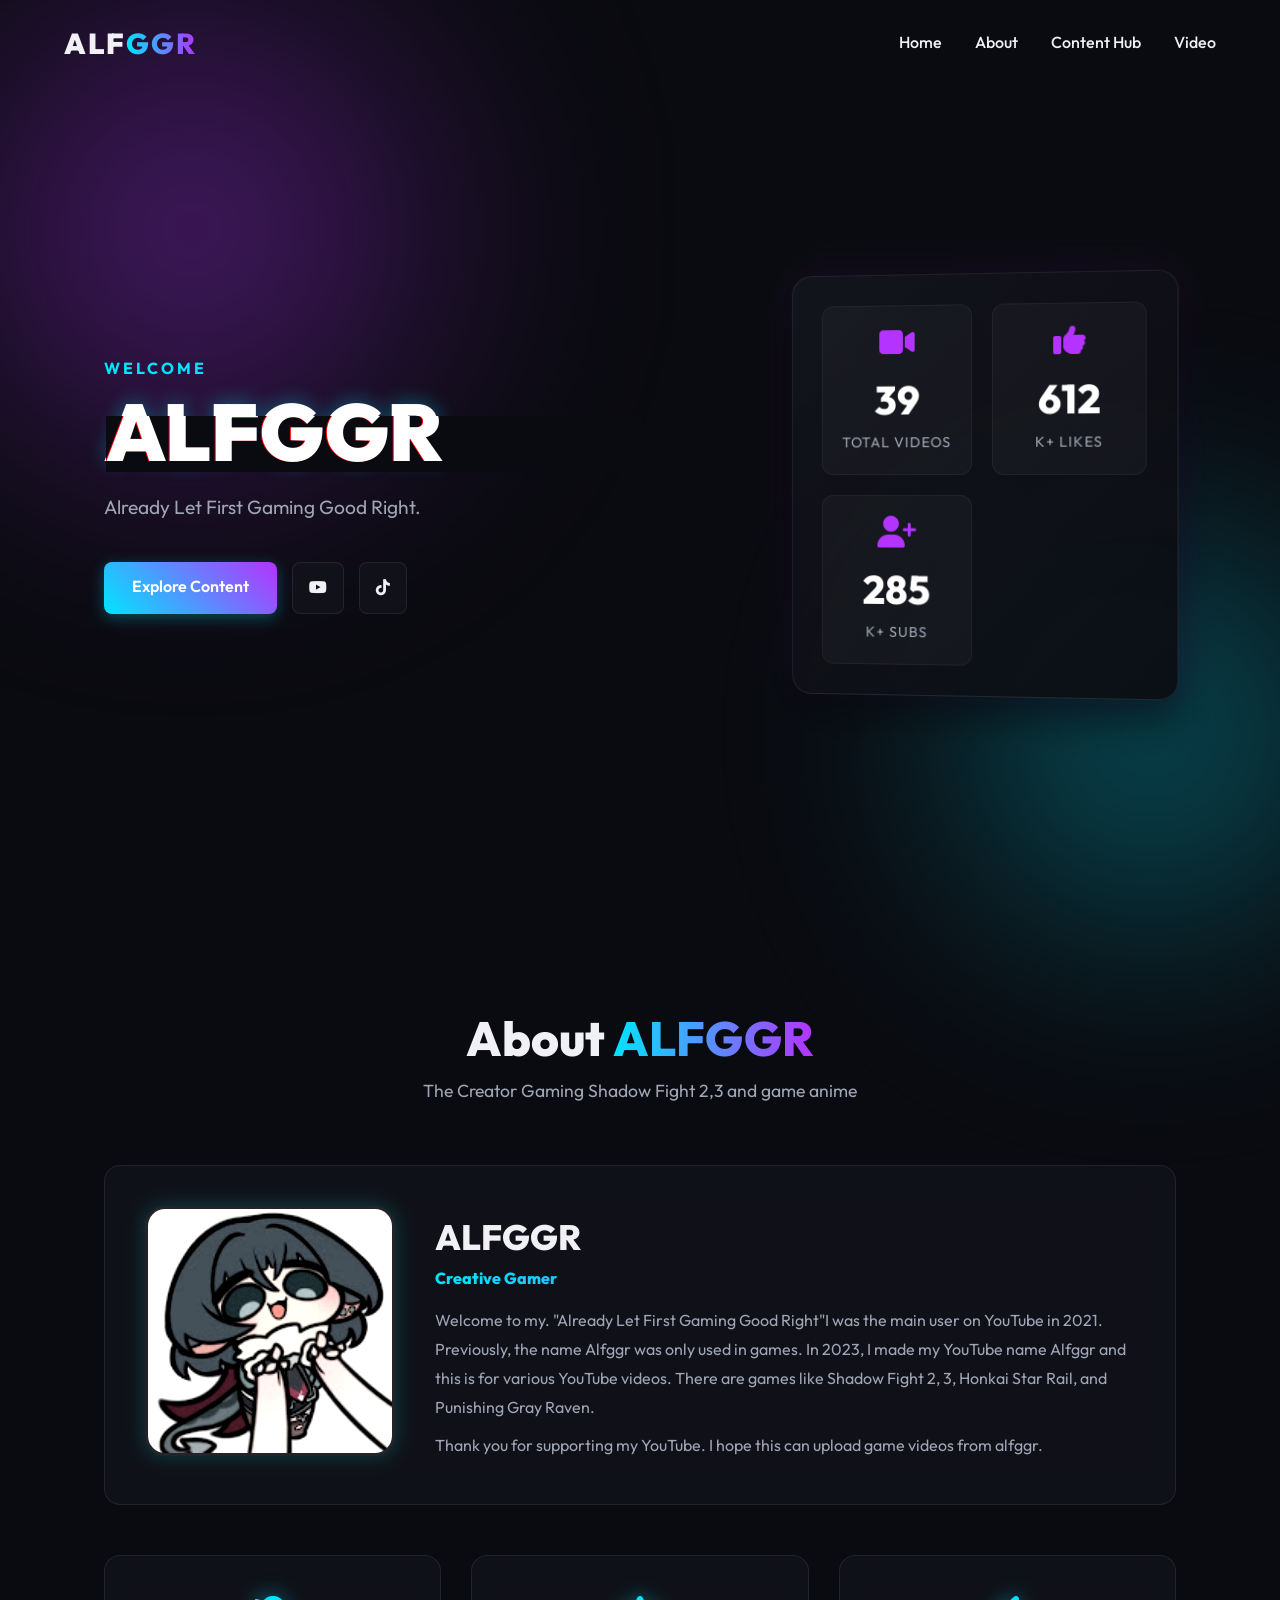
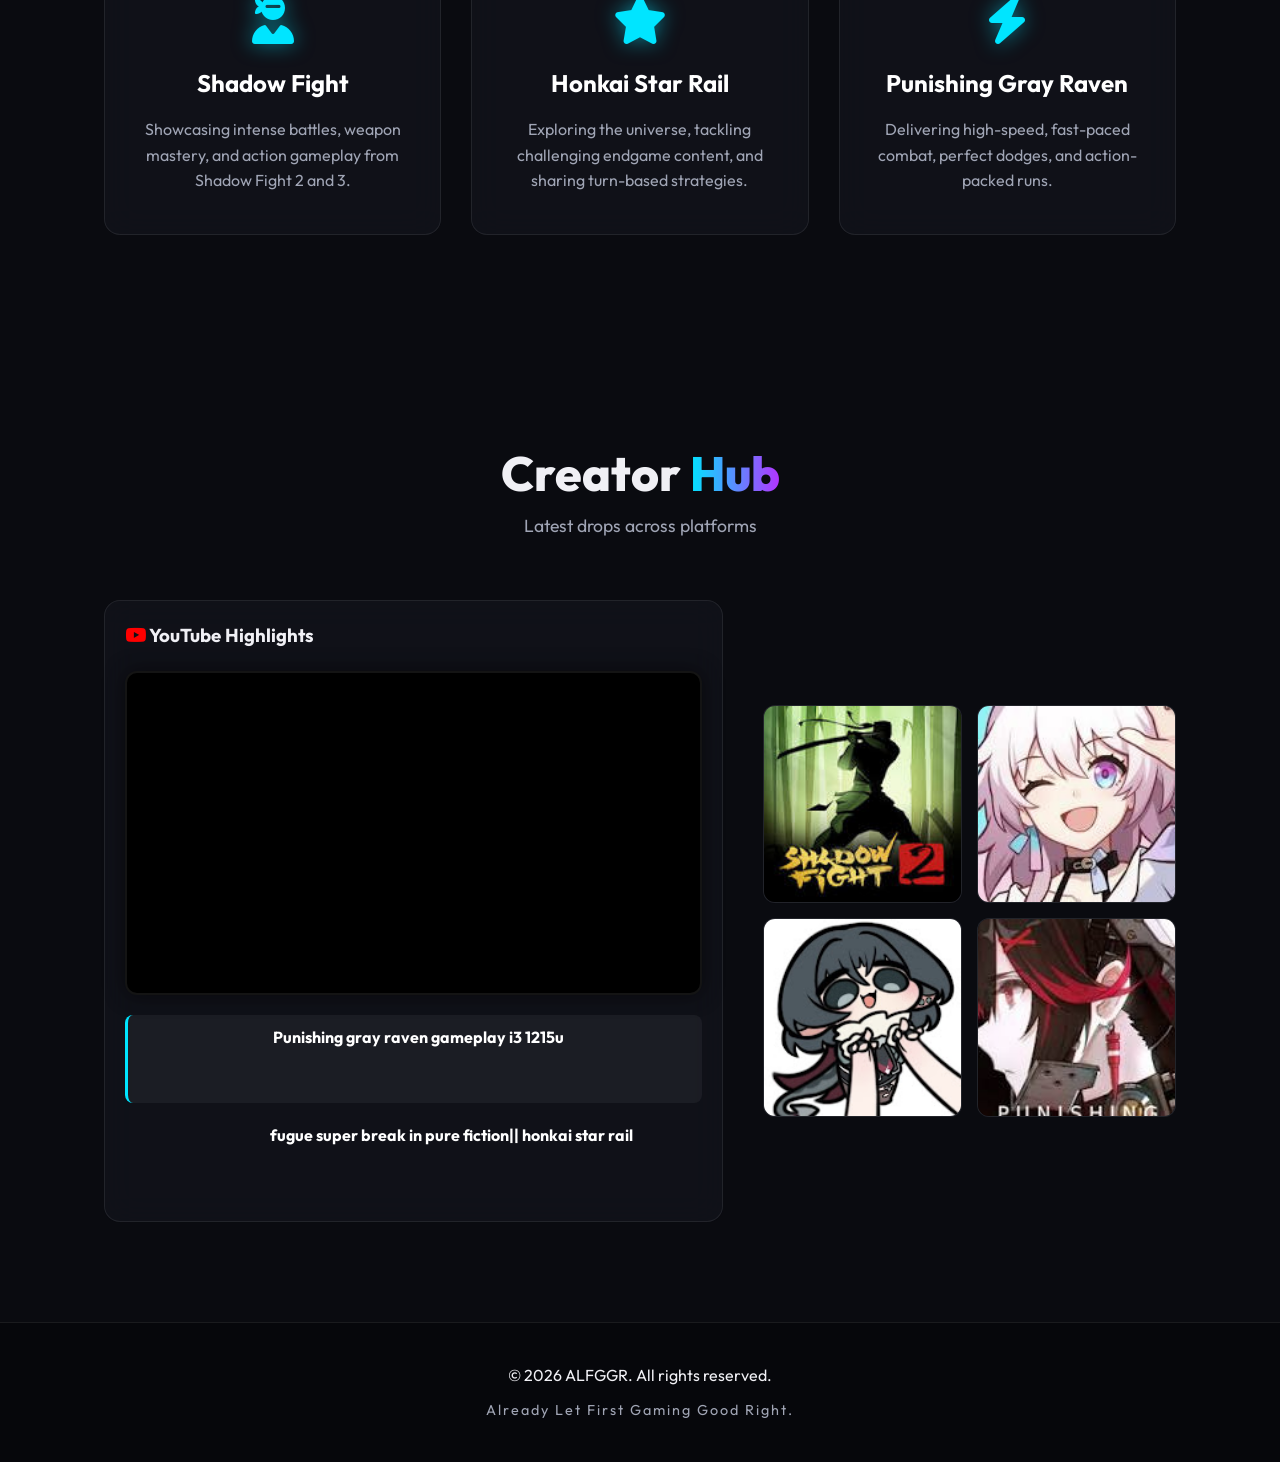
==== index.html @ 0ba95a57 "Add files via upload" ====
<!DOCTYPE html>
<html lang="en">
<head>
    <meta charset="UTF-8">
    <meta name="viewport" content="width=device-width, initial-scale=1.0">
    <title>ALFGGR (Already Let First Gaming Good Right) | Gaming Creator - Shadow Fight, Honkai Star Rail & PGR</title>
    <meta name="description" content="Welcome to the digital zone of ALFGGR (Already Let First Gaming Good Right). A YouTube gaming creator focused on Shadow Fight 2 & 3, Honkai Star Rail, and Punishing Gray Raven.">
    <meta name="keywords" content="Already Let First Gaming Good Right, ALFGGR, ALFGGR Frieren, Gaming Creator, Shadow Fight 2, Shadow Fight 3, Honkai Star Rail, Punishing Gray Raven, PGR">
    
    <!-- SEO & Open Graph -->
    <meta property="og:title" content="ALFGGR (Already Let First Gaming Good Right) | Gaming Creator">
    <meta property="og:description" content="Welcome to the digital zone of ALFGGR (Already Let First Gaming Good Right). A YouTube gaming creator focused on Shadow Fight 2 & 3, Honkai Star Rail, and Punishing Gray Raven.">
    <meta property="og:image" content="img/icon.png">
    <meta property="og:type" content="website">
    
    <!-- Favicon Maximization -->
    <link rel="icon" type="image/png" href="img/icon.png">
    <link rel="apple-touch-icon" href="img/icon.png">
    <meta name="theme-color" content="#0a0b10">

    <!-- Pagespeed Optimizations -->
    <link rel="preconnect" href="https://fonts.googleapis.com">
    <link rel="preconnect" href="https://fonts.gstatic.com" crossorigin>
    <link rel="preconnect" href="https://www.youtube.com">
    <link href="https://fonts.googleapis.com/css2?family=Outfit:wght@300;400;600;800;900&display=swap" rel="stylesheet">
    <link rel="stylesheet" href="style.css">
    <link rel="preload" href="https://cdnjs.cloudflare.com/ajax/libs/font-awesome/6.4.0/css/all.min.css" as="style" onload="this.onload=null;this.rel='stylesheet'">
    <noscript><link rel="stylesheet" href="https://cdnjs.cloudflare.com/ajax/libs/font-awesome/6.4.0/css/all.min.css"></noscript>
    
    <!-- AI Overview / Structured Data -->
    <script type="application/ld+json">
{
      "@context": "https://schema.org",
      "@type": "ProfilePage",
      "mainEntity": {
        "@type": "Person",
        "name": "ALFGGR",
        "alternateName": [
          "Already Let First Gaming Good Right",
          "Akhdan"
        ],
        "description": "ALFGGR (Already Let First Gaming Good Right) is a gaming creator specializing in Shadow Fight 2, 3, Honkai Star Rail, and Punishing Gray Raven.",
        "image": "img/icon.png",
        "url": "https://www.youtube.com/@ALFGGRFRIEREN",
        "sameAs": [
          "https://www.youtube.com/@ALFGGRFRIEREN",
          "https://www.tiktok.com/@alffgrfrieren"
        ]
      }
    }
    </script>
</head>
<body>
    <!-- Background Effects -->
    <div class="bg-glow blob-1"></div>
    <div class="bg-glow blob-2"></div>

    <!-- Navigation -->
    <nav class="navbar">
        <div class="nav-container">
            <a href="#" class="logo">ALF<span class="highlight">GGR</span></a>
            <div class="nav-links">
                <a href="#home">Home</a>
                <a href="#about">About</a>
                <a href="#hub">Content Hub</a>
                <a href="video.html">Video</a>
            </div>
            <div class="mobile-menu-btn">
                <i class="fas fa-bars"></i>
            </div>
        </div>
    </nav>

    <!-- Hero Section -->
    <section id="home" class="hero">
        <div class="hero-content fade-in">
            <h2 class="hero-subtitle">WELCOME</h2>
            <h1 class="hero-title glitch" data-text="ALFGGR">ALFGGR</h1>
            <p class="hero-desc">Already Let First Gaming Good Right.</p>
            <div class="hero-actions">
                <a href="#hub" class="btn btn-primary">Explore Content</a>
                <a href="https://www.youtube.com/@ALFGGRFRIEREN" target="_blank" class="btn btn-social"><i class="fab fa-youtube"></i></a>
                <a href="https://www.tiktok.com/@alffgrfrieren" target="_blank" class="btn btn-social"><i class="fab fa-tiktok"></i></a>
            </div>
        </div>
        <div class="hero-image-wrapper fade-in">
            <div class="hero-card">
                <div class="stats-grid">
                    <div class="stat-item">
                        <i class="fas fa-video"></i>
                        <h3 class="counter" data-target="39">0</h3>
                        <p>Total Videos</p>
                    </div>
                    <div class="stat-item">
                        <i class="fas fa-thumbs-up"></i>
                        <h3 class="counter" data-target="686">0</h3>
                        <p>K+ Likes</p>
                    </div>
                    <div class="stat-item">
                        <i class="fas fa-user-plus"></i>
                        <h3 class="counter" data-target="285">0</h3>
                        <p>K+ Subs</p>
                    </div>
                </div>
            </div>
        </div>
    </section>

    <!-- About Section -->
    <section id="about" class="about">
        <div class="section-header fade-in">
            <h2>About <span class="highlight">ALFGGR</span></h2>
            <p>The Creator Gaming Shadow Fight 2,3 and game anime</p>
        </div>
        
        <div class="about-profile glass fade-in">
            <div class="profile-image">
                <img src="img/icon.png" alt="ALFGGR Profile" width="300" height="300" fetchpriority="high" decoding="async">
            </div>
            <div class="profile-text">
                <h3>ALFGGR</h3>
                <h4 class="highlight" style="margin-bottom: 15px;">Creative Gamer</h4>
                <p>Welcome to my. "Already Let First Gaming Good Right"I was the main user on YouTube in 2021. Previously, the name Alfggr was only used in games. In 2023, I made my YouTube name Alfggr and this is for various YouTube videos. There are games like Shadow Fight 2, 3, Honkai Star Rail, and Punishing Gray Raven.</p>
                <p style="margin-top: 10px;">Thank you for supporting my YouTube. I hope this can upload game videos from alfggr.</p>
            </div>
        </div>

        <div class="about-grid" style="margin-top: 50px;">
            <div class="about-card glass fade-in">
                <i class="fas fa-user-ninja fa-3x icon-glow"></i>
                <h3>Shadow Fight</h3>
                <p>Showcasing intense battles, weapon mastery, and action gameplay from Shadow Fight 2 and 3.</p>
            </div>
            <div class="about-card glass fade-in" style="transition-delay: 0.1s;">
                <i class="fas fa-star fa-3x icon-glow"></i>
                <h3>Honkai Star Rail</h3>
                <p>Exploring the universe, tackling challenging endgame content, and sharing turn-based strategies.</p>
            </div>
            <div class="about-card glass fade-in" style="transition-delay: 0.2s;">
                <i class="fas fa-bolt fa-3x icon-glow"></i>
                <h3>Punishing Gray Raven</h3>
                <p>Delivering high-speed, fast-paced combat, perfect dodges, and action-packed runs.</p>
            </div>
        </div>
    </section>

    <!-- Content Hub (YouTube & TikTok) -->
    <section id="hub" class="hub">
        <div class="section-header fade-in">
            <h2>Creator <span class="highlight">Hub</span></h2>
            <p>Latest drops across platforms</p>
        </div>
        
        <div class="hub-container">
            <!-- YouTube Showcase -->
            <div class="yt-showcase glass fade-in">
                <div class="showcase-header">
                    <h3><i class="fab fa-youtube" style="color: #ff0000;"></i> YouTube Highlights</h3>
                </div>
                <div class="video-player-frame">
                    <iframe id="main-yt-player" src="https://www.youtube.com/embed/Yt48xO8uWRI?si=CnnHKr58qfmJ1KB6" title="ALFGGR Gaming Video" frameborder="0" allow="accelerometer; autoplay; clipboard-write; encrypted-media; gyroscope; picture-in-picture; web-share" allowfullscreen loading="lazy" style="width: 100%; height: 100%; position: absolute; top: 0; left: 0;"></iframe>
                </div>
                <div class="video-playlist">
                    <div class="playlist-item active" data-url="https://www.youtube.com/embed/Yt48xO8uWRI?si=CnnHKr58qfmJ1KB6">
                        <div class="thumb yt-thumb-1"></div>
                        <div class="info">
                            <h4>Punishing gray raven gameplay i3 1215u</h4>
                        </div>
                    </div>
                    <div class="playlist-item" data-url="https://www.youtube.com/embed/mqfwTpQ05Ng?start=84">
                        <div class="thumb yt-thumb-2"></div>
                        <div class="info">
                            <h4>fugue super break in pure fiction|| honkai star rail</h4>
                        </div>
                    </div>
                </div>
            </div>

            <!-- Photo Gallery -->
            <div class="photo-gallery fade-in">
                <div class="gallery-grid">
                    <div class="gallery-item glass"><img src="img/sf2.png" alt="Shadow Fight 2 Gameplay" loading="lazy" width="400" height="400" decoding="async"></div>
                    <div class="gallery-item glass"><img src="img/hsr.png" alt="Honkai Star Rail Gameplay" loading="lazy" width="400" height="400" decoding="async"></div>
                    <div class="gallery-item glass"><img src="img/icon.png" alt="ALFGGR Logo" loading="lazy" width="400" height="400" decoding="async"></div>
                    <div class="gallery-item glass"><img src="img/punis.png" alt="Punishing Gray Raven Gameplay" loading="lazy" width="400" height="400" decoding="async"></div>
                </div>
            </div>

        </div>
    </section>

    <footer>
        <p>&copy; 2026 ALFGGR. All rights reserved.</p>
        <p class="footer-sub">Already Let First Gaming Good Right.</p>
    </footer>

    <script src="script.js" defer></script>
</body>
</html>
---- style.css ----
:root {
    --bg-dark: #0a0b10;
    --bg-surface: rgba(20, 22, 30, 0.6);
    --text-main: #f0f0f5;
    --text-muted: #a0a5b5;
    --accent-primary: #00e5ff;
    --accent-secondary: #b533ff;
    --accent-tertiary: #ff007f;
    --glass-border: rgba(255, 255, 255, 0.08);
}

* {
    margin: 0;
    padding: 0;
    box-sizing: border-box;
    font-family: 'Outfit', sans-serif;
}

body {
    background-color: var(--bg-dark);
    color: var(--text-main);
    overflow-x: hidden;
    width: 100%;
    position: relative;
    line-height: 1.6;
}

html {
    scroll-behavior: smooth;
    overflow-x: hidden;
    width: 100%;
}

/* Background Glows */
.bg-glow {
    position: fixed;
    border-radius: 50%;
    filter: blur(120px);
    z-index: -1;
    opacity: 0.5;
}

.blob-1 {
    top: -10%;
    left: -10%;
    width: 50vw;
    height: 50vw;
    background: radial-gradient(circle, var(--accent-secondary) 0%, transparent 70%);
}

.blob-2 {
    bottom: -10%;
    right: -10%;
    width: 40vw;
    height: 40vw;
    background: radial-gradient(circle, var(--accent-primary) 0%, transparent 70%);
}

/* Utility Classes */
.highlight {
    background: linear-gradient(90deg, var(--accent-primary), var(--accent-secondary));
    -webkit-background-clip: text;
    -webkit-text-fill-color: transparent;
    font-weight: 800;
}

.glass {
    background: var(--bg-surface);
    backdrop-filter: blur(16px);
    -webkit-backdrop-filter: blur(16px);
    border: 1px solid var(--glass-border);
    border-radius: 16px;
}

.fade-in {
    opacity: 0;
    transform: translateY(30px);
    transition: opacity 0.8s ease, transform 0.8s ease;
}

.fade-in.appear {
    opacity: 1;
    transform: translateY(0);
}

/* Buttons */
.btn {
    display: inline-block;
    padding: 12px 28px;
    border-radius: 8px;
    font-weight: 600;
    text-decoration: none;
    transition: all 0.3s ease;
    cursor: pointer;
    border: none;
}

.btn-primary {
    background: linear-gradient(45deg, var(--accent-primary), var(--accent-secondary));
    color: #fff;
    box-shadow: 0 4px 15px rgba(0, 229, 255, 0.3);
}

.btn-primary:hover {
    transform: translateY(-2px);
    box-shadow: 0 6px 20px rgba(181, 51, 255, 0.5);
}

.btn-social {
    background: var(--bg-surface);
    border: 1px solid var(--glass-border);
    color: var(--text-main);
    padding: 12px 16px;
    border-radius: 8px;
}

.btn-social:hover {
    background: rgba(255,255,255,0.1);
    color: var(--accent-primary);
}

.active-filter {
    border-color: var(--accent-primary) !important;
    color: var(--accent-primary) !important;
}

.btn-block {
    display: block;
    width: 100%;
    text-align: center;
}

/* Navbar */
.navbar {
    position: fixed;
    top: 0;
    width: 100%;
    padding: 20px 5%;
    z-index: 1000;
    transition: all 0.3s ease;
}

.navbar.scrolled {
    background: rgba(10, 11, 16, 0.8);
    backdrop-filter: blur(20px);
    padding: 15px 5%;
    border-bottom: 1px solid var(--glass-border);
}

.nav-container {
    max-width: 1200px;
    margin: 0 auto;
    display: flex;
    justify-content: space-between;
    align-items: center;
}

.logo {
    font-size: 1.8rem;
    font-weight: 900;
    color: var(--text-main);
    text-decoration: none;
    letter-spacing: 2px;
}

.nav-links a {
    color: var(--text-main);
    text-decoration: none;
    margin-left: 30px;
    font-weight: 500;
    transition: color 0.3s ease;
}

.nav-links a:hover {
    color: var(--accent-primary);
}

.btn-nav {
    border: 1px solid var(--accent-primary);
    padding: 8px 20px;
    border-radius: 6px;
}

.btn-nav:hover {
    background: var(--accent-primary);
    color: #000 !important;
}

.mobile-menu-btn {
    display: none;
    font-size: 1.5rem;
    cursor: pointer;
}

/* Hero Section */
.hero {
    min-height: 100vh;
    display: flex;
    align-items: center;
    justify-content: space-between;
    padding: 120px 5% 50px;
    max-width: 1200px;
    margin: 0 auto;
}

.hero-content {
    flex: 1;
    max-width: 600px;
}

.hero-subtitle {
    color: var(--accent-primary);
    font-size: 1rem;
    letter-spacing: 3px;
    margin-bottom: 10px;
    text-transform: uppercase;
}

.hero-title {
    font-size: 5rem;
    font-weight: 900;
    line-height: 1;
    margin-bottom: 20px;
    position: relative;
    color: #fff;
    text-shadow: 0 0 20px rgba(0, 229, 255, 0.4);
}

/* Glitch Effect */
.glitch::before, .glitch::after {
    content: attr(data-text);
    position: absolute;
    top: 0;
    left: 0;
    width: 100%;
    height: 100%;
    background: var(--bg-dark);
}
.glitch::before {
    left: 2px;
    text-shadow: -1px 0 red;
    clip: rect(24px, 550px, 90px, 0);
    animation: glitch-anim 3s infinite linear alternate-reverse;
}
.glitch::after {
    left: -2px;
    text-shadow: -1px 0 blue;
    clip: rect(85px, 550px, 140px, 0);
    animation: glitch-anim 2.5s infinite linear alternate-reverse;
}

@keyframes glitch-anim {
    0% { clip: rect(21px, 9999px, 93px, 0); }
    20% { clip: rect(48px, 9999px, 12px, 0); }
    40% { clip: rect(72px, 9999px, 34px, 0); }
    60% { clip: rect(15px, 9999px, 89px, 0); }
    80% { clip: rect(98px, 9999px, 23px, 0); }
    100% { clip: rect(33px, 9999px, 67px, 0); }
}

.hero-desc {
    font-size: 1.2rem;
    color: var(--text-muted);
    margin-bottom: 40px;
}

.hero-actions {
    display: flex;
    gap: 15px;
}

.hero-image-wrapper {
    flex: 1;
    display: flex;
    justify-content: flex-end;
}

.hero-card {
    background: linear-gradient(135deg, rgba(20,22,30,0.8), rgba(10,11,16,0.9));
    border: 1px solid var(--glass-border);
    border-radius: 20px;
    padding: 30px;
    position: relative;
    box-shadow: 0 20px 40px rgba(0,0,0,0.5), 0 0 40px rgba(181, 51, 255, 0.1);
    transform: perspective(1000px) rotateY(-5deg);
    transition: transform 0.5s ease;
}

.hero-card:hover {
    transform: perspective(1000px) rotateY(0deg);
}

.stats-grid {
    display: grid;
    grid-template-columns: repeat(2, 1fr);
    gap: 20px;
}

.stat-item {
    background: rgba(255,255,255,0.03);
    padding: 20px;
    border-radius: 12px;
    text-align: center;
    border: 1px solid rgba(255,255,255,0.05);
}

.stat-item i {
    font-size: 2rem;
    color: var(--accent-secondary);
    margin-bottom: 10px;
}

.stat-item h3 {
    font-size: 2.5rem;
    font-weight: 800;
    color: #fff;
}

.stat-item p {
    color: var(--text-muted);
    font-size: 0.9rem;
    text-transform: uppercase;
    letter-spacing: 1px;
}

/* Sections */
section {
    padding: 100px 5%;
    max-width: 1200px;
    margin: 0 auto;
}

.section-header {
    text-align: center;
    margin-bottom: 60px;
}

.section-header h2 {
    font-size: 3rem;
    font-weight: 800;
}

.section-header p {
    color: var(--text-muted);
    font-size: 1.1rem;
}

/* About Section */
.about-profile {
    display: flex;
    align-items: center;
    gap: 40px;
    padding: 40px;
    margin-bottom: 40px;
}

.profile-image {
    flex-shrink: 0;
}

.profile-image img {
    width: 250px;
    height: 250px;
    object-fit: cover;
    border-radius: 20px;
    border: 3px solid var(--glass-border);
    box-shadow: 0 0 20px rgba(0, 229, 255, 0.2);
    filter: grayscale(20%) contrast(120%);
    transition: all 0.4s ease;
}

.profile-image img:hover {
    filter: grayscale(0%) contrast(100%);
    transform: scale(1.05);
    box-shadow: 0 0 30px rgba(181, 51, 255, 0.4);
    border-color: var(--accent-secondary);
}

.profile-text h3 {
    font-size: 2.2rem;
    font-weight: 800;
}

.profile-text p {
    color: var(--text-muted);
    line-height: 1.8;
}

.about-grid {
    display: grid;
    grid-template-columns: repeat(auto-fit, minmax(300px, 1fr));
    gap: 30px;
}

.about-card {
    padding: 40px 30px;
    text-align: center;
    transition: transform 0.3s ease, box-shadow 0.3s ease;
}

.about-card:hover {
    transform: translateY(-10px);
    box-shadow: 0 10px 30px rgba(0, 229, 255, 0.1);
    border-color: rgba(0, 229, 255, 0.3);
}

.icon-glow {
    color: var(--accent-primary);
    margin-bottom: 20px;
    filter: drop-shadow(0 0 10px rgba(0, 229, 255, 0.5));
}

.about-card h3 {
    font-size: 1.5rem;
    margin-bottom: 15px;
    color: #fff;
}

.about-card p {
    color: var(--text-muted);
}

/* Hub Section */
.hub-container {
    display: grid;
    grid-template-columns: 1.5fr 1fr;
    gap: 40px;
    align-items: center;
}

/* YouTube Showcase */
.yt-showcase {
    padding: 20px;
}

.showcase-header {
    margin-bottom: 20px;
    display: flex;
    align-items: center;
    gap: 10px;
}

.video-player-frame {
    aspect-ratio: 16/9;
    background: #000;
    border-radius: 12px;
    overflow: hidden;
    position: relative;
    margin-bottom: 20px;
    border: 2px solid var(--glass-border);
    box-shadow: 0 0 20px rgba(0,0,0,0.5);
}

.video-placeholder {
    width: 100%;
    height: 100%;
    display: flex;
    flex-direction: column;
    align-items: center;
    justify-content: center;
    background: linear-gradient(45deg, #111, #222);
    cursor: pointer;
    transition: background 0.3s ease;
}

.video-placeholder:hover {
    background: linear-gradient(45deg, #1a1a1a, #2a2a2a);
}

.video-placeholder i {
    color: var(--accent-primary);
    margin-bottom: 10px;
    transition: transform 0.3s ease;
}

.video-placeholder:hover i {
    transform: scale(1.1);
}

.video-playlist {
    display: flex;
    flex-direction: column;
    gap: 10px;
}

.playlist-item {
    display: flex;
    gap: 15px;
    padding: 10px;
    border-radius: 8px;
    cursor: pointer;
    transition: background 0.3s ease;
}

.playlist-item:hover, .playlist-item.active {
    background: rgba(255,255,255,0.05);
}

.playlist-item.active {
    border-left: 3px solid var(--accent-primary);
}

.thumb {
    width: 120px;
    height: 68px;
    background: #333;
    border-radius: 6px;
}

.yt-thumb-1 { background: url('https://img.youtube.com/vi/Yt48xO8uWRI/hqdefault.jpg') center/cover; }
.yt-thumb-2 { background: url('https://img.youtube.com/vi/mqfwTpQ05Ng/hqdefault.jpg') center/cover; }

.playlist-item .info h4 {
    font-size: 1rem;
    margin-bottom: 5px;
    color: #fff;
}

.playlist-item .info span {
    font-size: 0.8rem;
    color: var(--text-muted);
}

/* Photo Gallery */
.photo-gallery {
    display: flex;
    justify-content: center;
    align-items: center;
    height: 100%;
}

.gallery-grid {
    display: grid;
    grid-template-columns: repeat(2, 1fr);
    gap: 15px;
    width: 100%;
}

.gallery-item {
    aspect-ratio: 1;
    overflow: hidden;
    border-radius: 12px;
    transition: transform 0.3s ease, box-shadow 0.3s ease;
    cursor: pointer;
    position: relative;
}

.gallery-item:hover {
    transform: scale(1.05);
    box-shadow: 0 10px 20px rgba(0, 229, 255, 0.2);
    z-index: 2;
}

.gallery-item img {
    width: 100%;
    height: 100%;
    object-fit: cover;
    transition: filter 0.3s ease;
    filter: grayscale(20%);
}

.gallery-item:hover img {
    filter: grayscale(0%);
}

/* Contact Section */
.contact-container {
    display: grid;
    grid-template-columns: 1fr 1.5fr;
    gap: 50px;
    padding: 50px;
}

.contact-info h2 {
    font-size: 2.5rem;
    margin-bottom: 15px;
}

.contact-info p {
    color: var(--text-muted);
    margin-bottom: 30px;
}

.social-links-large {
    display: flex;
    gap: 15px;
}

.social-links-large a {
    display: flex;
    align-items: center;
    justify-content: center;
    width: 50px;
    height: 50px;
    border-radius: 50%;
    background: rgba(255,255,255,0.05);
    color: #fff;
    font-size: 1.5rem;
    text-decoration: none;
    transition: all 0.3s ease;
    border: 1px solid var(--glass-border);
}

.social-links-large a:hover {
    background: var(--accent-primary);
    color: #000;
    transform: translateY(-5px);
    box-shadow: 0 5px 15px rgba(0, 229, 255, 0.4);
}

.contact-form {
    display: flex;
    flex-direction: column;
    gap: 20px;
}

.input-group {
    position: relative;
}

.input-group input, .input-group textarea {
    width: 100%;
    padding: 15px;
    background: rgba(0,0,0,0.2);
    border: 1px solid var(--glass-border);
    border-radius: 8px;
    color: #fff;
    font-size: 1rem;
    outline: none;
    transition: border-color 0.3s ease, box-shadow 0.3s ease;
}

.input-group input:focus, .input-group textarea:focus {
    border-color: var(--accent-secondary);
    box-shadow: 0 0 10px rgba(181, 51, 255, 0.2);
}

.input-group label {
    position: absolute;
    left: 15px;
    top: 15px;
    color: var(--text-muted);
    transition: all 0.3s ease;
    pointer-events: none;
}

.input-group input:focus ~ label,
.input-group input:not(:placeholder-shown) ~ label,
.input-group textarea:focus ~ label,
.input-group textarea:not(:placeholder-shown) ~ label {
    top: -10px;
    left: 10px;
    font-size: 0.8rem;
    background: var(--bg-dark);
    padding: 0 5px;
    color: var(--accent-secondary);
}

/* Footer */
footer {
    text-align: center;
    padding: 40px 20px;
    border-top: 1px solid var(--glass-border);
    background: rgba(0,0,0,0.3);
}

.footer-sub {
    font-size: 0.9rem;
    color: var(--text-muted);
    margin-top: 10px;
    letter-spacing: 2px;
}

/* Responsive Design */
@media (max-width: 992px) {
    .hub-container {
        grid-template-columns: 1fr;
    }
    .tiktok-showcase {
        margin-top: 40px;
    }
    .contact-container {
        grid-template-columns: 1fr;
        padding: 30px;
    }
}

@media (max-width: 768px) {
    .nav-links {
        display: none;
        position: absolute;
        top: 100%;
        left: 0;
        width: 100%;
        background: var(--bg-surface);
        backdrop-filter: blur(20px);
        flex-direction: column;
        padding: 20px;
        text-align: center;
        border-bottom: 1px solid var(--glass-border);
    }
    .nav-links.active {
        display: flex;
    }
    .nav-links a {
        margin: 15px 0;
    }
    .mobile-menu-btn {
        display: block;
    }
    .hero {
        flex-direction: column;
        text-align: center;
        padding-top: 120px;
        padding-bottom: 40px;
    }
    .hero-title {
        font-size: 3rem;
    }
    .hero-desc {
        font-size: 1rem;
        margin-bottom: 30px;
    }
    .hero-actions {
        justify-content: center;
        flex-wrap: wrap;
    }
    .hero-image-wrapper {
        margin-top: 40px;
        width: 100%;
    }
    .hero-card {
        padding: 15px;
        border-radius: 16px;
    }
    .stats-grid {
        grid-template-columns: repeat(3, 1fr);
        gap: 8px;
    }
    .stat-item {
        padding: 12px 5px;
    }
    .stat-item i {
        font-size: 1.2rem;
        margin-bottom: 5px;
    }
    .stat-item h3 {
        font-size: 1.3rem;
    }
    .stat-item p {
        font-size: 0.65rem;
        letter-spacing: 0;
    }
    .about-profile {
        flex-direction: column;
        text-align: center;
        padding: 20px;
        gap: 20px;
    }
    .profile-image img {
        width: 200px;
        height: 200px;
    }
    section {
        padding: 60px 5%;
    }
    .section-header h2 {
        font-size: 2.2rem;
    }
    .phone-frame {
        width: 280px;
        height: 560px;
    }
    .thumb {
        width: 100px;
        height: 56px;
    }
}

@media (max-width: 480px) {
    .hero-title {
        font-size: 2.2rem;
    }
    .hero-subtitle {
        font-size: 0.8rem;
    }
    .phone-frame {
        width: 260px;
        height: 520px;
    }
    .stat-item h3 {
        font-size: 1.1rem;
    }
    .contact-container {
        padding: 20px;
    }
    .contact-info h2 {
        font-size: 2rem;
    }
    .social-links-large a {
        width: 40px;
        height: 40px;
        font-size: 1.2rem;
    }
}
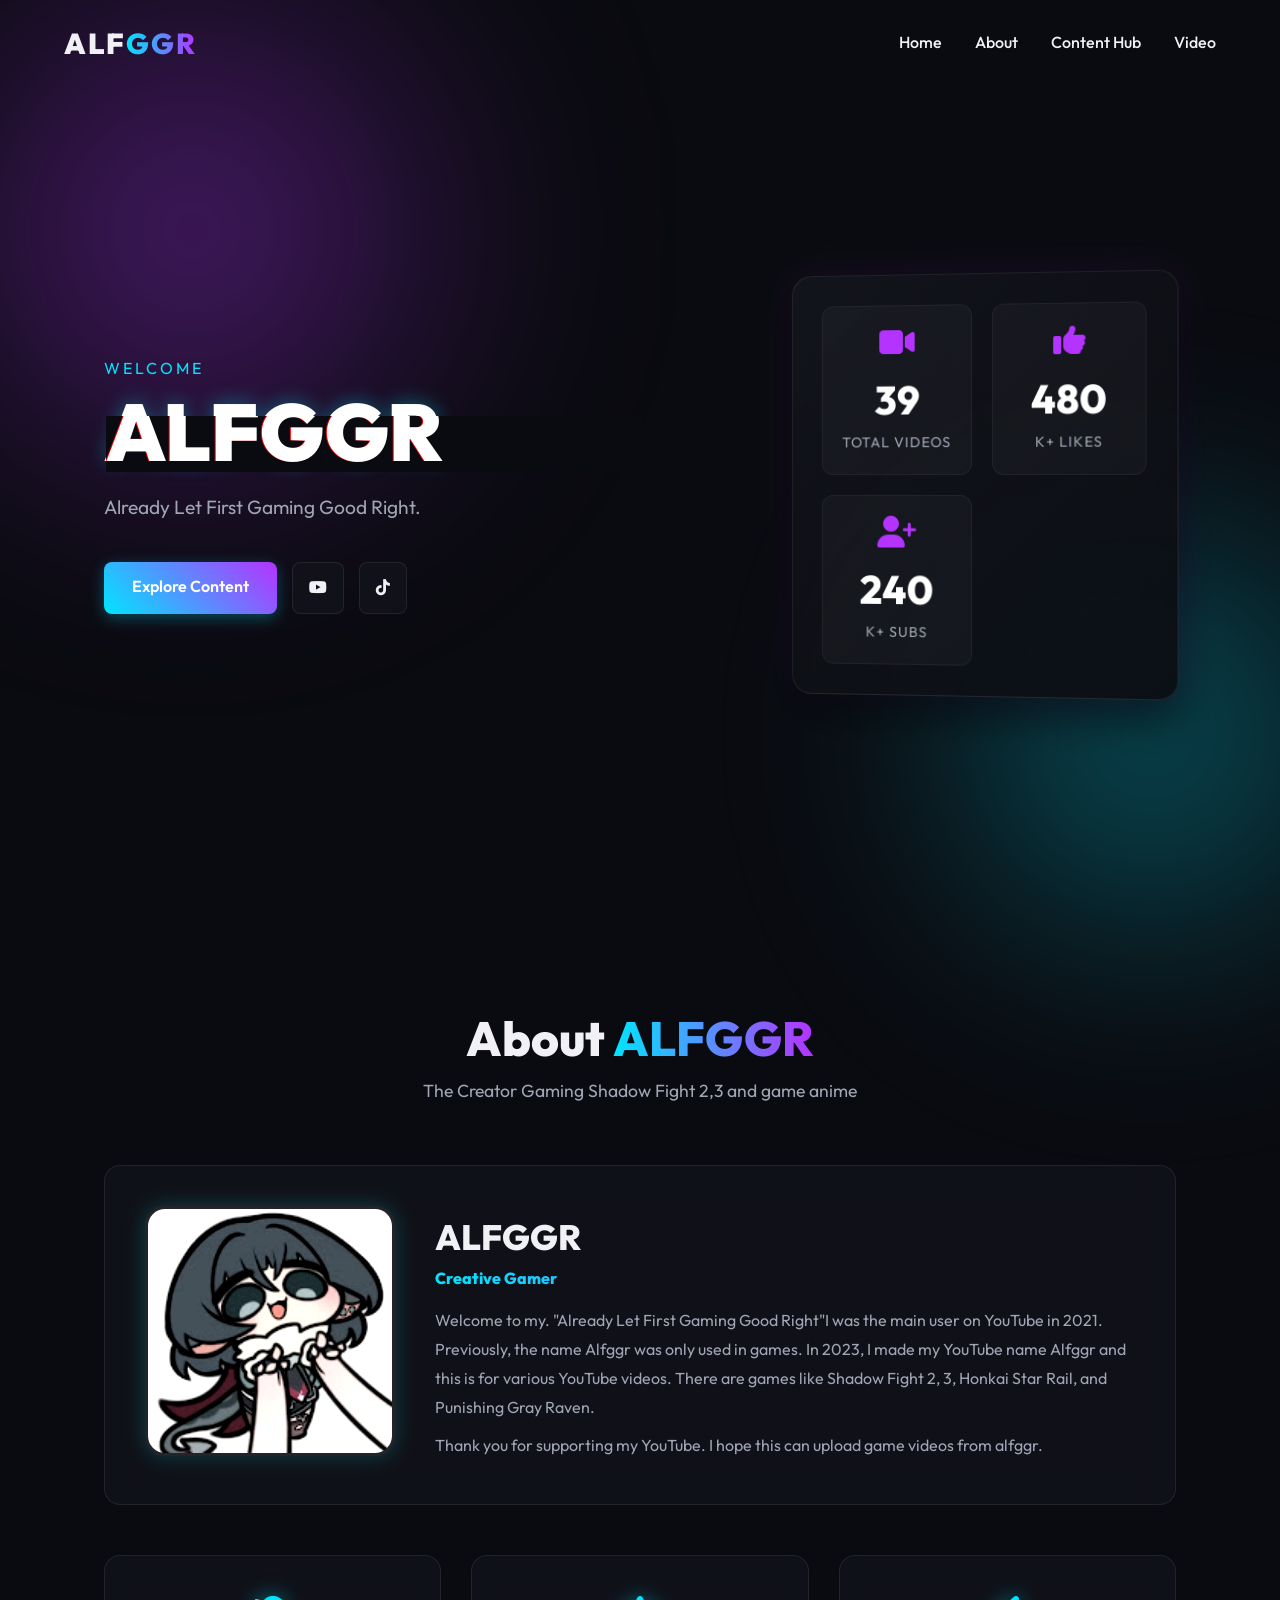
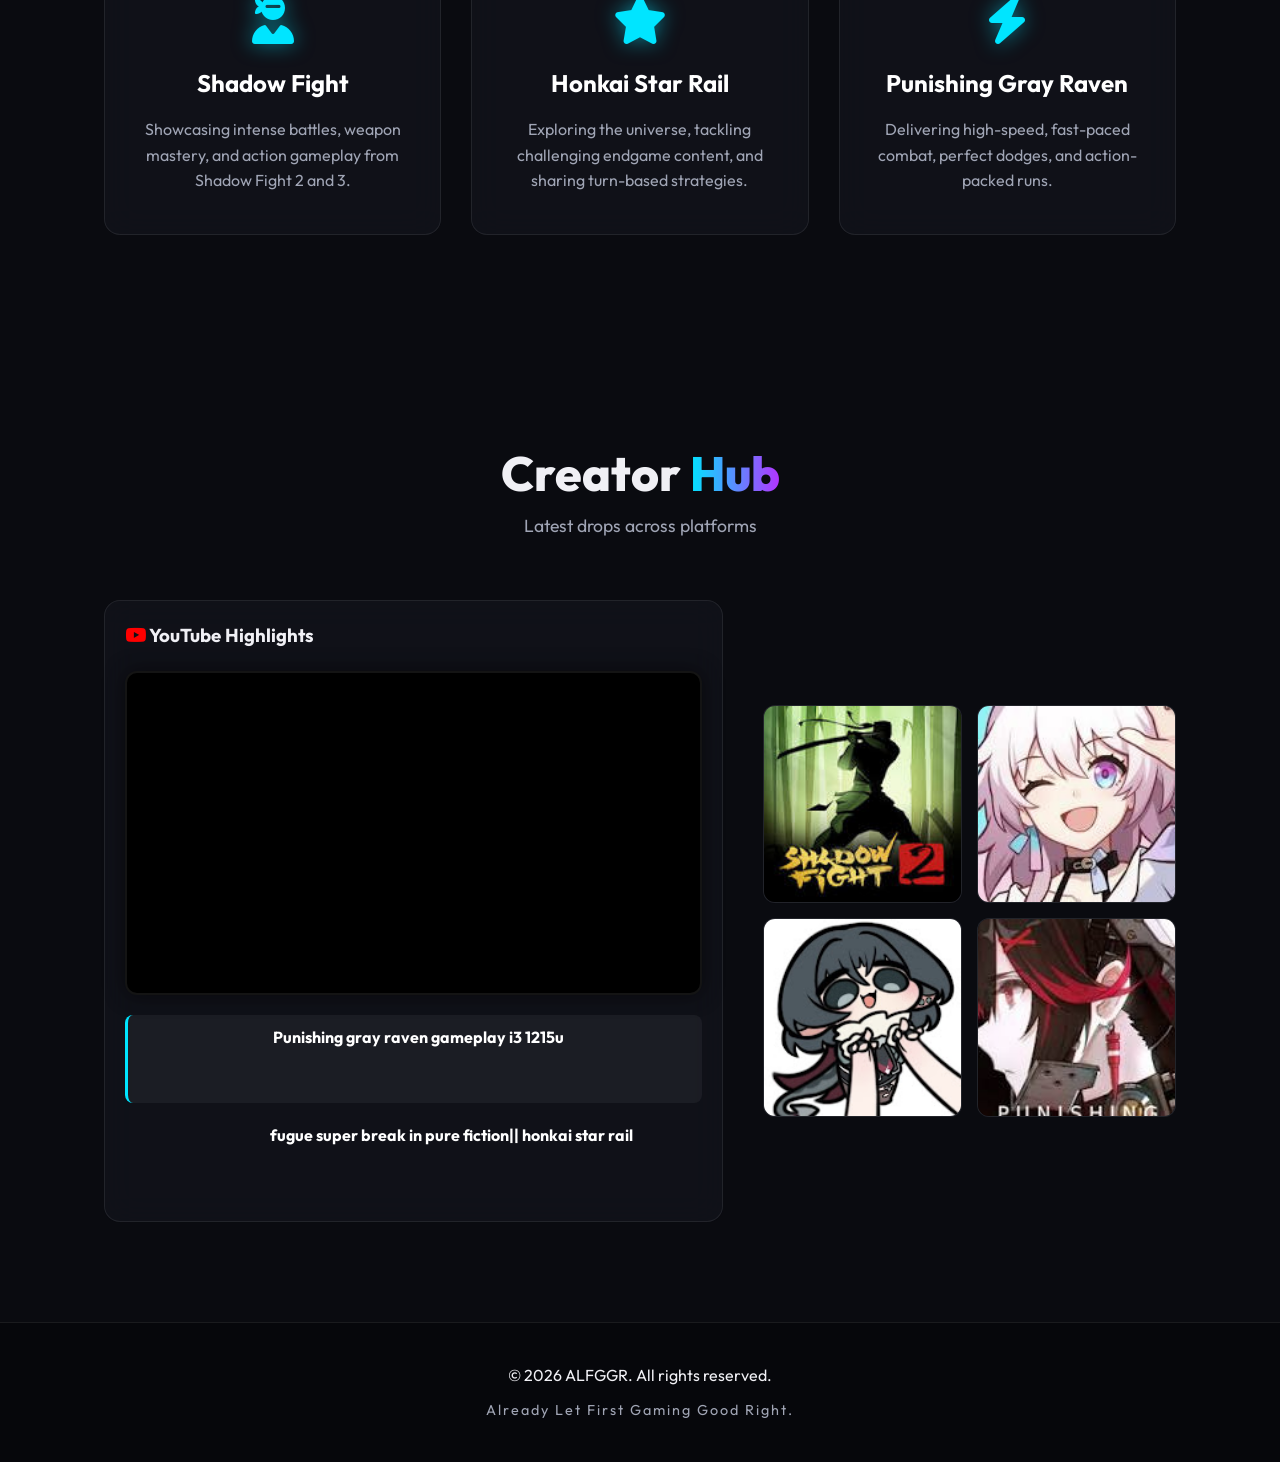
==== commit 1814ad2f: "Add files via upload" ====
--- a/index.html
+++ b/index.html
@@ -6,22 +6,44 @@
     <title>ALFGGR (Already Let First Gaming Good Right) | Gaming Creator - Shadow Fight, Honkai Star Rail & PGR</title>
     <meta name="description" content="Welcome to the digital zone of ALFGGR (Already Let First Gaming Good Right). A YouTube gaming creator focused on Shadow Fight 2 & 3, Honkai Star Rail, and Punishing Gray Raven.">
     <meta name="keywords" content="Already Let First Gaming Good Right, ALFGGR, ALFGGR Frieren, Gaming Creator, Shadow Fight 2, Shadow Fight 3, Honkai Star Rail, Punishing Gray Raven, PGR">
+    <meta name="author" content="ALFGGR">
+    <meta name="robots" content="index, follow, max-image-preview:large, max-snippet:-1, max-video-preview:-1">
+    <link rel="canonical" href="https://alfggr.com/">
     
     <!-- SEO & Open Graph -->
     <meta property="og:title" content="ALFGGR (Already Let First Gaming Good Right) | Gaming Creator">
     <meta property="og:description" content="Welcome to the digital zone of ALFGGR (Already Let First Gaming Good Right). A YouTube gaming creator focused on Shadow Fight 2 & 3, Honkai Star Rail, and Punishing Gray Raven.">
-    <meta property="og:image" content="img/icon.png">
+    <meta property="og:url" content="https://alfggr.com/">
+    <meta property="og:site_name" content="ALFGGR">
+    <meta property="og:image" content="https://alfggr.com/img/icon.png">
     <meta property="og:type" content="website">
+
+    <!-- Twitter Cards -->
+    <meta name="twitter:card" content="summary_large_image">
+    <meta name="twitter:title" content="ALFGGR (Already Let First Gaming Good Right) | Gaming Creator">
+    <meta name="twitter:description" content="Welcome to the digital zone of ALFGGR (Already Let First Gaming Good Right). A YouTube gaming creator focused on Shadow Fight 2 & 3, Honkai Star Rail, and Punishing Gray Raven.">
+    <meta name="twitter:image" content="https://alfggr.com/img/icon.png">
     
     <!-- Favicon Maximization -->
-    <link rel="icon" type="image/png" href="img/icon.png">
-    <link rel="apple-touch-icon" href="img/icon.png">
+    <link rel="icon" type="image/png" sizes="32x32" href="img/icon.png">
+    <link rel="icon" type="image/png" sizes="16x16" href="img/icon.png">
+    <link rel="apple-touch-icon" sizes="180x180" href="img/icon.png">
+    <link rel="shortcut icon" href="img/icon.png">
+    <link rel="manifest" href="site.webmanifest">
+    <meta name="msapplication-TileColor" content="#0a0b10">
+    <meta name="msapplication-TileImage" content="img/icon.png">
     <meta name="theme-color" content="#0a0b10">
 
     <!-- Pagespeed Optimizations -->
     <link rel="preconnect" href="https://fonts.googleapis.com">
     <link rel="preconnect" href="https://fonts.gstatic.com" crossorigin>
     <link rel="preconnect" href="https://www.youtube.com">
+    <link rel="preconnect" href="https://cdnjs.cloudflare.com">
+    <link rel="dns-prefetch" href="https://fonts.googleapis.com">
+    <link rel="dns-prefetch" href="https://fonts.gstatic.com">
+    <link rel="dns-prefetch" href="https://www.youtube.com">
+    <link rel="dns-prefetch" href="https://cdnjs.cloudflare.com">
+    <link rel="preload" href="style.css" as="style">
     <link href="https://fonts.googleapis.com/css2?family=Outfit:wght@300;400;600;800;900&display=swap" rel="stylesheet">
     <link rel="stylesheet" href="style.css">
     <link rel="preload" href="https://cdnjs.cloudflare.com/ajax/libs/font-awesome/6.4.0/css/all.min.css" as="style" onload="this.onload=null;this.rel='stylesheet'">
@@ -29,24 +51,72 @@
     
     <!-- AI Overview / Structured Data -->
     <script type="application/ld+json">
-{
+    {
       "@context": "https://schema.org",
-      "@type": "ProfilePage",
-      "mainEntity": {
-        "@type": "Person",
-        "name": "ALFGGR",
-        "alternateName": [
-          "Already Let First Gaming Good Right",
-          "Akhdan"
-        ],
-        "description": "ALFGGR (Already Let First Gaming Good Right) is a gaming creator specializing in Shadow Fight 2, 3, Honkai Star Rail, and Punishing Gray Raven.",
-        "image": "img/icon.png",
-        "url": "https://www.youtube.com/@ALFGGRFRIEREN",
-        "sameAs": [
-          "https://www.youtube.com/@ALFGGRFRIEREN",
-          "https://www.tiktok.com/@alffgrfrieren"
-        ]
-      }
+      "@graph": [
+        {
+          "@type": "ProfilePage",
+          "@id": "https://alfggr.com/#profilepage",
+          "url": "https://alfggr.com/",
+          "name": "ALFGGR | Gaming Creator Profile",
+          "description": "Welcome to the digital zone of ALFGGR (Already Let First Gaming Good Right). A YouTube gaming creator focused on Shadow Fight 2 & 3, Honkai Star Rail, and Punishing Gray Raven.",
+          "mainEntity": {
+            "@type": "Person",
+            "@id": "https://alfggr.com/#person",
+            "name": "ALFGGR",
+            "alternateName": [
+              "Already Let First Gaming Good Right",
+              "Akhdan",
+              "ALFGGR Frieren"
+            ],
+            "description": "ALFGGR is a gaming creator specializing in Shadow Fight 2, 3, Honkai Star Rail, and Punishing Gray Raven.",
+            "image": {
+              "@type": "ImageObject",
+              "@id": "https://alfggr.com/#image",
+              "url": "https://alfggr.com/img/icon.png",
+              "caption": "ALFGGR Logo"
+            },
+            "url": "https://alfggr.com/",
+            "sameAs": [
+              "https://www.youtube.com/@ALFGGRFRIEREN",
+              "https://www.tiktok.com/@alffgrfrieren"
+            ],
+            "knowsAbout": [
+              "Shadow Fight 2",
+              "Shadow Fight 3",
+              "Honkai Star Rail",
+              "Punishing Gray Raven",
+              "Action Games",
+              "RPG Games",
+              "Mobile Gaming"
+            ],
+            "interactionStatistic": [
+              {
+                "@type": "InteractionCounter",
+                "interactionType": "https://schema.org/SubscribeAction",
+                "userInteractionCount": 285000,
+                "name": "Subscribers"
+              },
+              {
+                "@type": "InteractionCounter",
+                "interactionType": "https://schema.org/LikeAction",
+                "userInteractionCount": 686000,
+                "name": "Likes"
+              }
+            ]
+          }
+        },
+        {
+          "@type": "WebSite",
+          "@id": "https://alfggr.com/#website",
+          "url": "https://alfggr.com/",
+          "name": "ALFGGR",
+          "description": "Official website of gaming creator ALFGGR (Already Let First Gaming Good Right).",
+          "publisher": {
+            "@id": "https://alfggr.com/#person"
+          }
+        }
+      ]
     }
     </script>
 </head>
@@ -74,7 +144,7 @@
     <!-- Hero Section -->
     <section id="home" class="hero">
         <div class="hero-content fade-in">
-            <h2 class="hero-subtitle">WELCOME</h2>
+            <p class="hero-subtitle">WELCOME</p>
             <h1 class="hero-title glitch" data-text="ALFGGR">ALFGGR</h1>
             <p class="hero-desc">Already Let First Gaming Good Right.</p>
             <div class="hero-actions">
@@ -115,7 +185,7 @@
         
         <div class="about-profile glass fade-in">
             <div class="profile-image">
-                <img src="img/icon.png" alt="ALFGGR Profile" width="300" height="300" fetchpriority="high" decoding="async">
+                <img src="img/icon.png" alt="ALFGGR Profile" width="300" height="300" loading="lazy" decoding="async">
             </div>
             <div class="profile-text">
                 <h3>ALFGGR</h3>
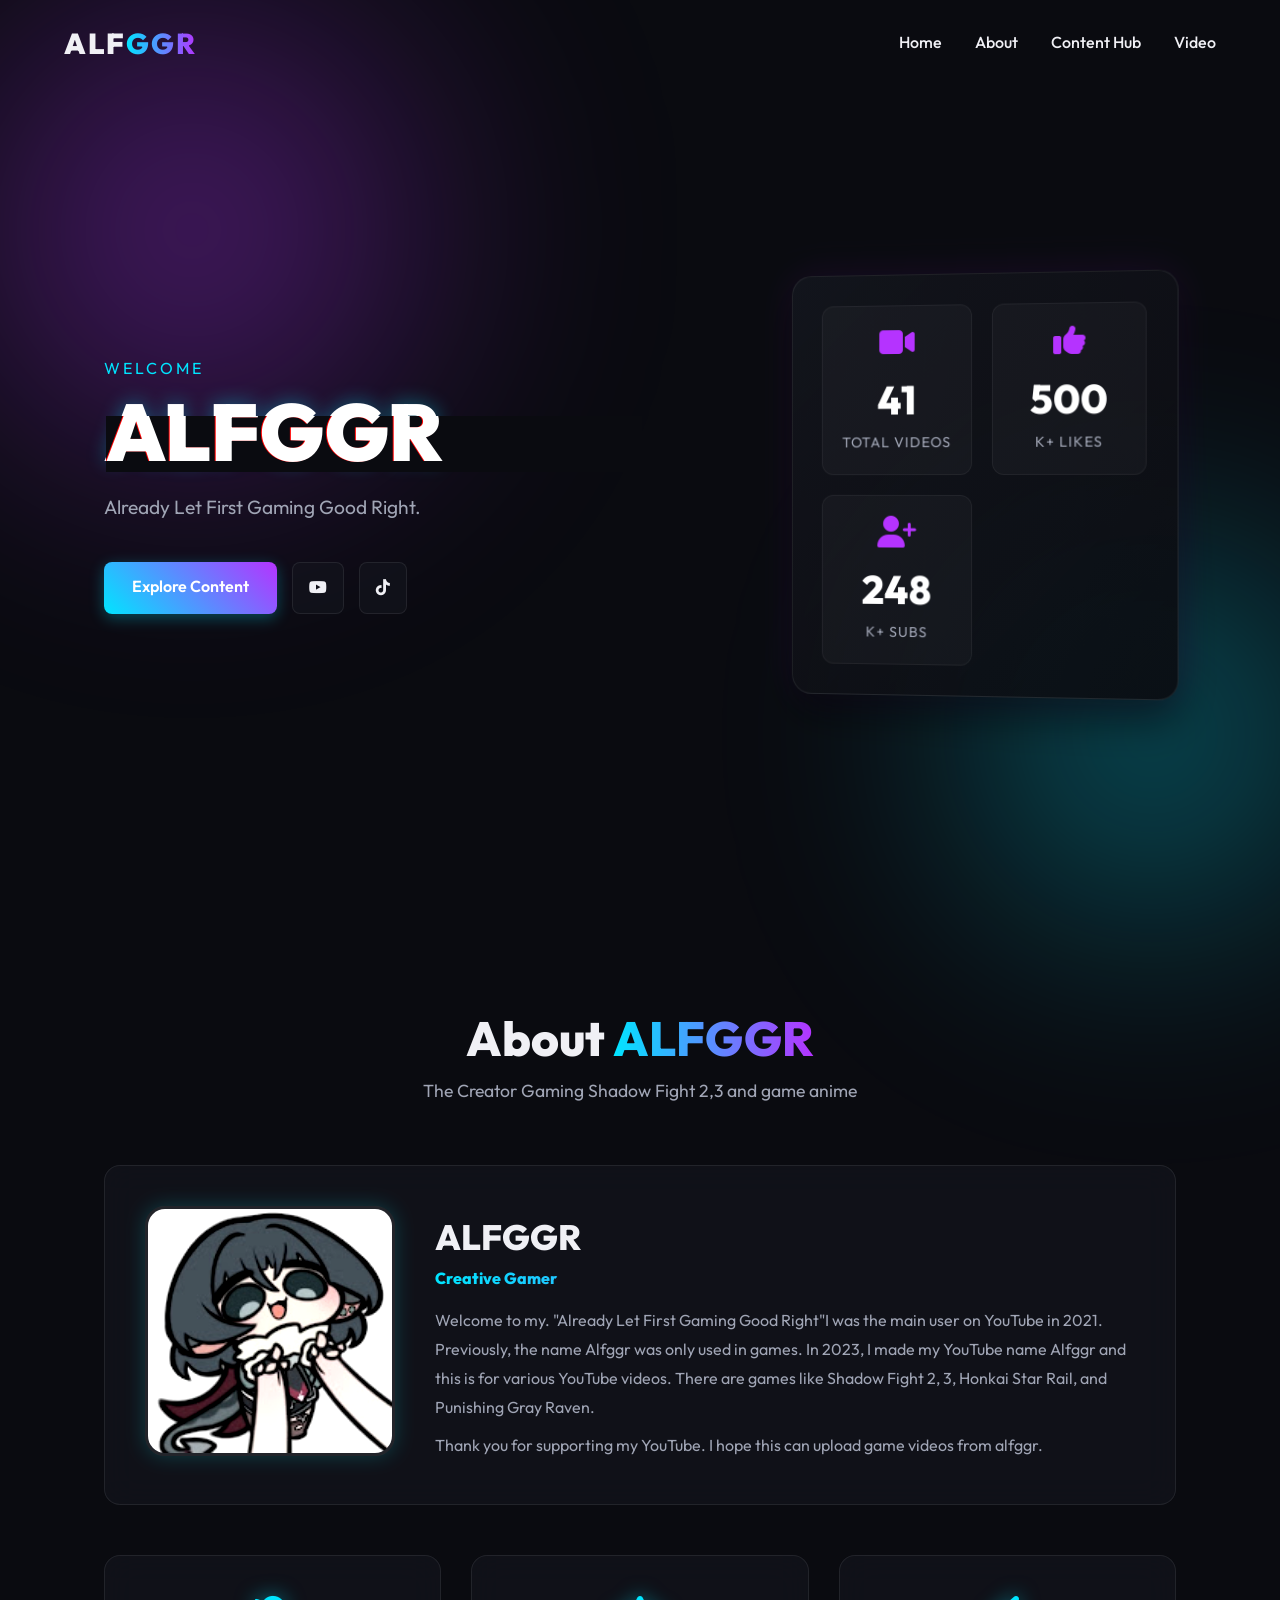
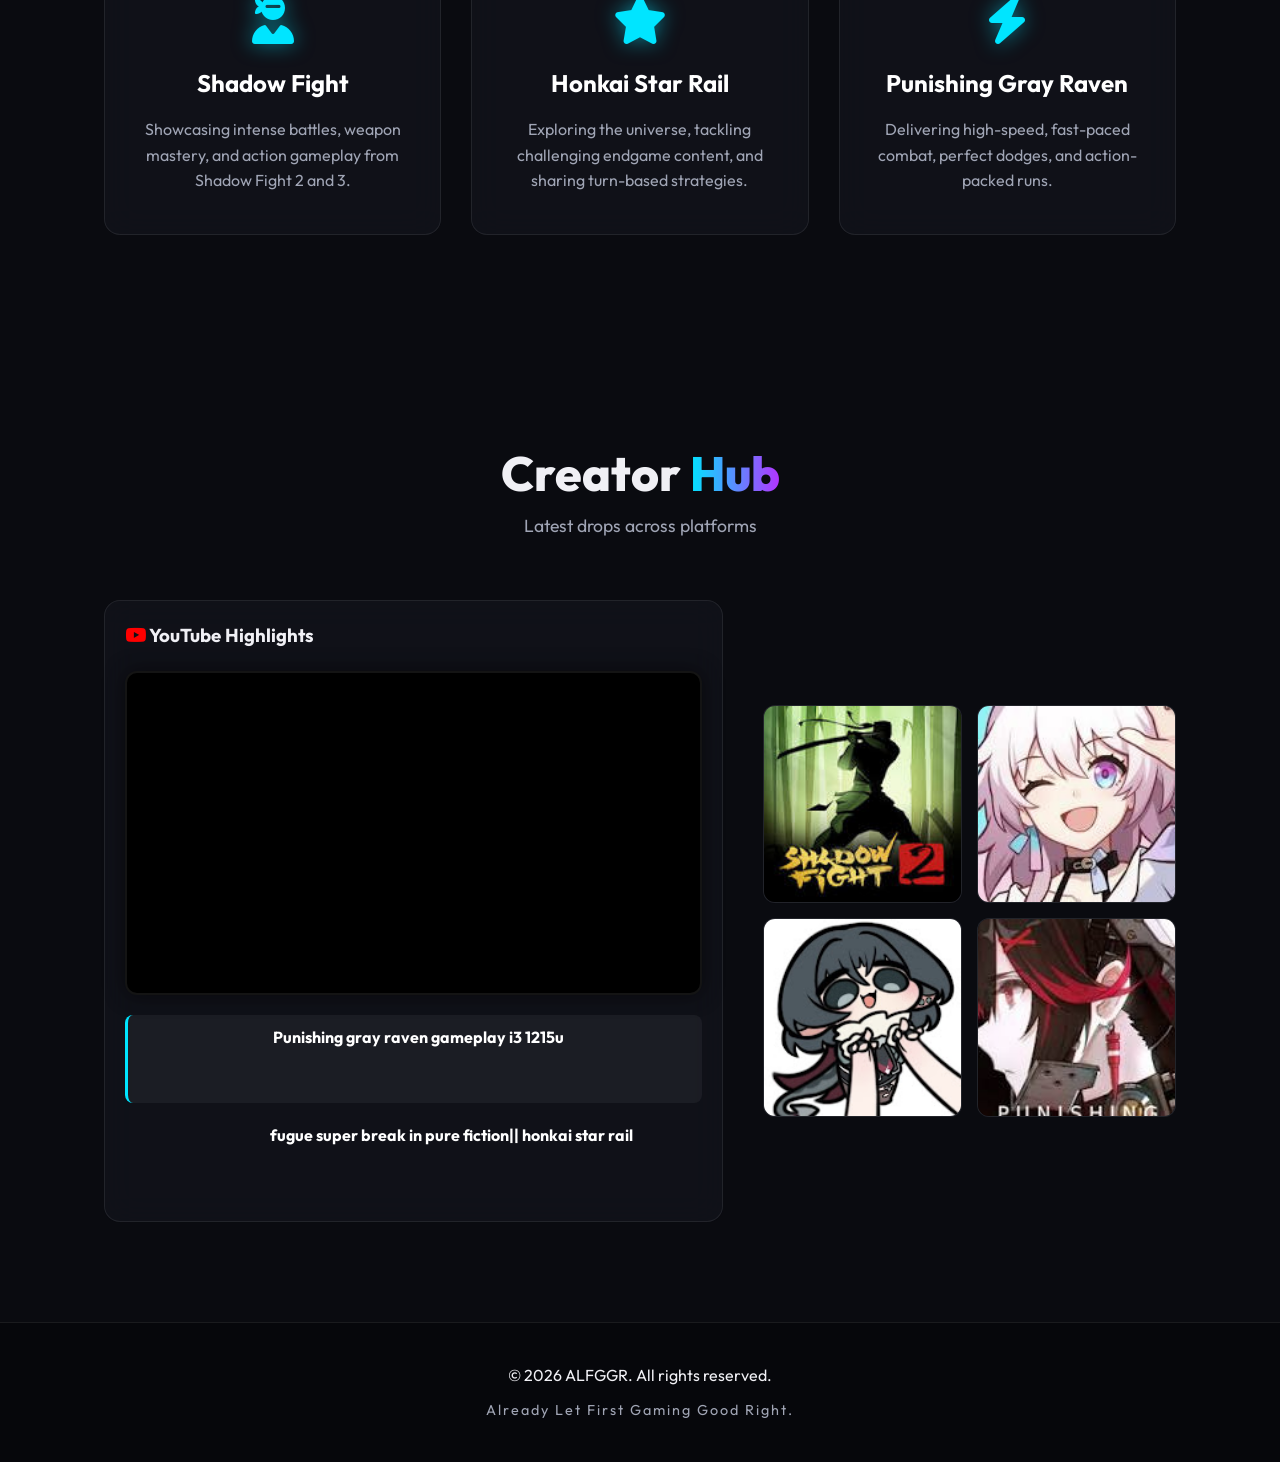
==== commit 2f470644: "Add files via upload" ====
--- a/index.html
+++ b/index.html
@@ -3,16 +3,16 @@
 <head>
     <meta charset="UTF-8">
     <meta name="viewport" content="width=device-width, initial-scale=1.0">
-    <title>ALFGGR (Already Let First Gaming Good Right) | Gaming Creator - Shadow Fight, Honkai Star Rail & PGR</title>
-    <meta name="description" content="Welcome to the digital zone of ALFGGR (Already Let First Gaming Good Right). A YouTube gaming creator focused on Shadow Fight 2 & 3, Honkai Star Rail, and Punishing Gray Raven.">
-    <meta name="keywords" content="Already Let First Gaming Good Right, ALFGGR, ALFGGR Frieren, Gaming Creator, Shadow Fight 2, Shadow Fight 3, Honkai Star Rail, Punishing Gray Raven, PGR">
+    <title>ALFGGR - Already Let First Gaming Good Right | Creator Gaming Shadow Fight 2,3 and game anime</title>
+    <meta name="description" content="Welcome to my. &quot;Already Let First Gaming Good Right&quot; I was the main user on YouTube in 2021. Previously, the name Alfggr was only used in games. In 2023, I made my YouTube name Alfggr and this is for various YouTube videos. There are games like Shadow Fight 2, 3, Honkai Star Rail, and Punishing Gray Raven.">
+    <meta name="keywords" content="Already Let First Gaming Good Right, ALFGGR, ALFGGR Frieren, Creator Gaming Shadow Fight 2,3 and game anime, Shadow Fight 2, Shadow Fight 3, Honkai Star Rail, Punishing Gray Raven, PGR">
     <meta name="author" content="ALFGGR">
     <meta name="robots" content="index, follow, max-image-preview:large, max-snippet:-1, max-video-preview:-1">
     <link rel="canonical" href="https://alfggr.com/">
     
     <!-- SEO & Open Graph -->
-    <meta property="og:title" content="ALFGGR (Already Let First Gaming Good Right) | Gaming Creator">
-    <meta property="og:description" content="Welcome to the digital zone of ALFGGR (Already Let First Gaming Good Right). A YouTube gaming creator focused on Shadow Fight 2 & 3, Honkai Star Rail, and Punishing Gray Raven.">
+    <meta property="og:title" content="ALFGGR - Already Let First Gaming Good Right | Creator Gaming Shadow Fight 2,3 and game anime">
+    <meta property="og:description" content="Welcome to my. &quot;Already Let First Gaming Good Right&quot; I was the main user on YouTube in 2021. Previously, the name Alfggr was only used in games. In 2023, I made my YouTube name Alfggr and this is for various YouTube videos. There are games like Shadow Fight 2, 3, Honkai Star Rail, and Punishing Gray Raven.">
     <meta property="og:url" content="https://alfggr.com/">
     <meta property="og:site_name" content="ALFGGR">
     <meta property="og:image" content="https://alfggr.com/img/icon.png">
@@ -20,8 +20,8 @@
 
     <!-- Twitter Cards -->
     <meta name="twitter:card" content="summary_large_image">
-    <meta name="twitter:title" content="ALFGGR (Already Let First Gaming Good Right) | Gaming Creator">
-    <meta name="twitter:description" content="Welcome to the digital zone of ALFGGR (Already Let First Gaming Good Right). A YouTube gaming creator focused on Shadow Fight 2 & 3, Honkai Star Rail, and Punishing Gray Raven.">
+    <meta name="twitter:title" content="ALFGGR - Already Let First Gaming Good Right | Creator Gaming Shadow Fight 2,3 and game anime">
+    <meta name="twitter:description" content="Welcome to my. &quot;Already Let First Gaming Good Right&quot; I was the main user on YouTube in 2021. Previously, the name Alfggr was only used in games. In 2023, I made my YouTube name Alfggr and this is for various YouTube videos. There are games like Shadow Fight 2, 3, Honkai Star Rail, and Punishing Gray Raven.">
     <meta name="twitter:image" content="https://alfggr.com/img/icon.png">
     
     <!-- Favicon Maximization -->
@@ -58,8 +58,8 @@
           "@type": "ProfilePage",
           "@id": "https://alfggr.com/#profilepage",
           "url": "https://alfggr.com/",
-          "name": "ALFGGR | Gaming Creator Profile",
-          "description": "Welcome to the digital zone of ALFGGR (Already Let First Gaming Good Right). A YouTube gaming creator focused on Shadow Fight 2 & 3, Honkai Star Rail, and Punishing Gray Raven.",
+          "name": "ALFGGR | Creator Gaming Shadow Fight 2,3 and game anime",
+          "description": "Welcome to my. \"Already Let First Gaming Good Right\" I was the main user on YouTube in 2021. Previously, the name Alfggr was only used in games. In 2023, I made my YouTube name Alfggr and this is for various YouTube videos. There are games like Shadow Fight 2, 3, Honkai Star Rail, and Punishing Gray Raven.",
           "mainEntity": {
             "@type": "Person",
             "@id": "https://alfggr.com/#person",
@@ -69,7 +69,7 @@
               "Akhdan",
               "ALFGGR Frieren"
             ],
-            "description": "ALFGGR is a gaming creator specializing in Shadow Fight 2, 3, Honkai Star Rail, and Punishing Gray Raven.",
+            "description": "ALFGGR is a creator gaming specializing in Shadow Fight 2, 3, Honkai Star Rail, and Punishing Gray Raven.",
             "image": {
               "@type": "ImageObject",
               "@id": "https://alfggr.com/#image",
@@ -158,17 +158,17 @@
                 <div class="stats-grid">
                     <div class="stat-item">
                         <i class="fas fa-video"></i>
-                        <h3 class="counter" data-target="39">0</h3>
+                        <h3 class="counter" data-target="41">0</h3>
                         <p>Total Videos</p>
                     </div>
                     <div class="stat-item">
                         <i class="fas fa-thumbs-up"></i>
-                        <h3 class="counter" data-target="686">0</h3>
+                        <h3 class="counter" data-target="690">0</h3>
                         <p>K+ Likes</p>
                     </div>
                     <div class="stat-item">
                         <i class="fas fa-user-plus"></i>
-                        <h3 class="counter" data-target="285">0</h3>
+                        <h3 class="counter" data-target="289">0</h3>
                         <p>K+ Subs</p>
                     </div>
                 </div>
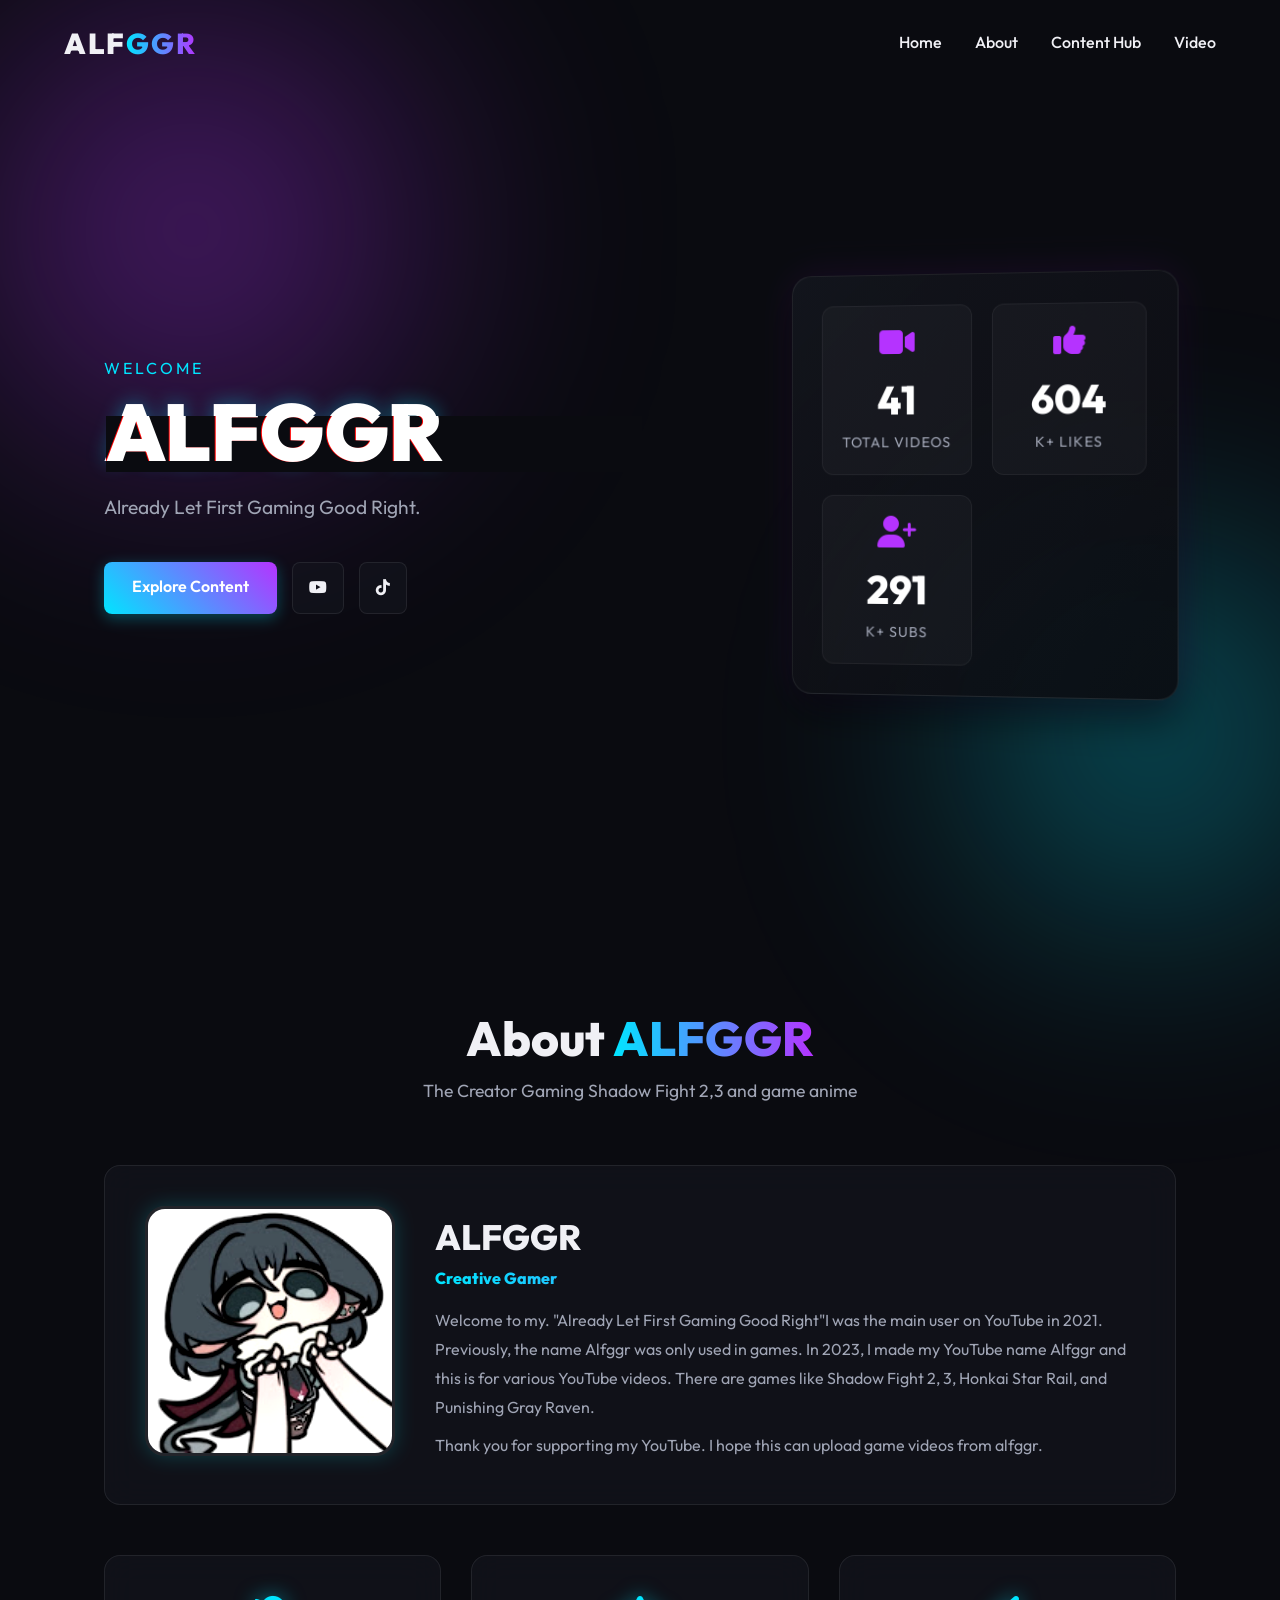
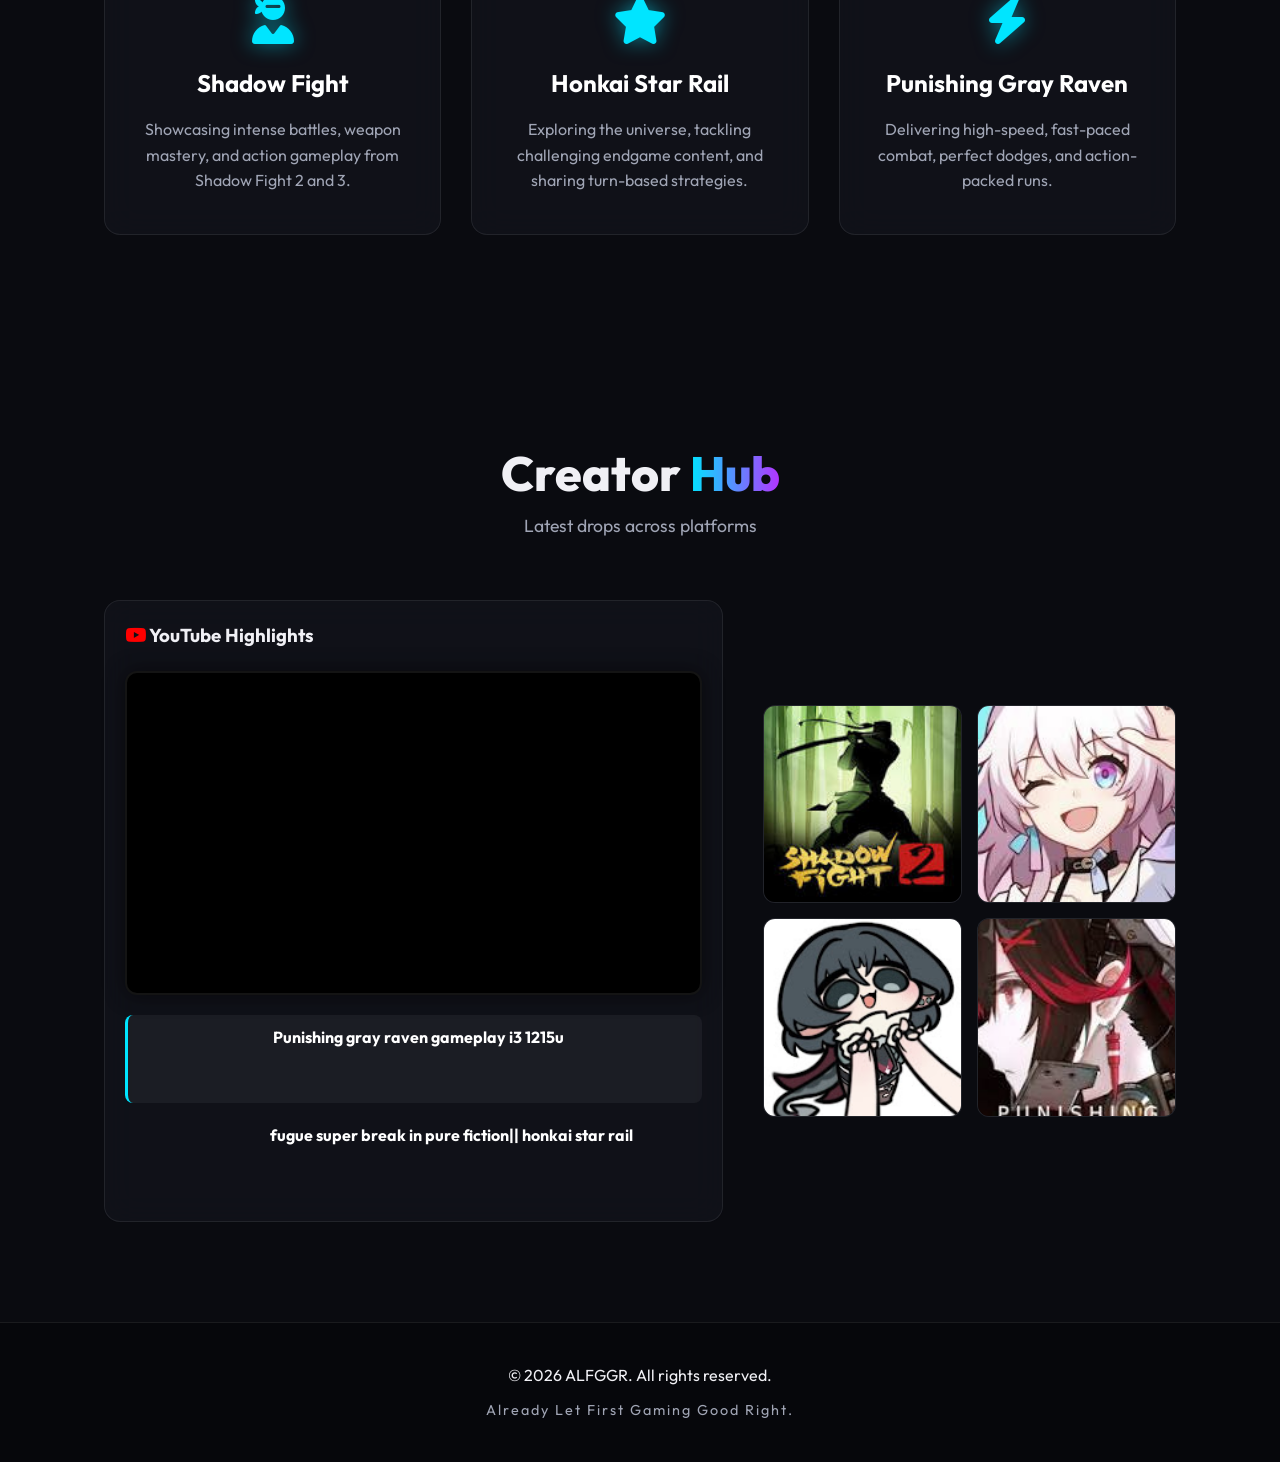
==== commit 45282d1e: "Add files via upload" ====
--- a/index.html
+++ b/index.html
@@ -163,12 +163,12 @@
                     </div>
                     <div class="stat-item">
                         <i class="fas fa-thumbs-up"></i>
-                        <h3 class="counter" data-target="690">0</h3>
+                        <h3 class="counter" data-target="702">0</h3>
                         <p>K+ Likes</p>
                     </div>
                     <div class="stat-item">
                         <i class="fas fa-user-plus"></i>
-                        <h3 class="counter" data-target="289">0</h3>
+                        <h3 class="counter" data-target="291">0</h3>
                         <p>K+ Subs</p>
                     </div>
                 </div>
--- a/style.css
+++ b/style.css
@@ -60,7 +60,9 @@
 .highlight {
     background: linear-gradient(90deg, var(--accent-primary), var(--accent-secondary));
     -webkit-background-clip: text;
+    background-clip: text;
     -webkit-text-fill-color: transparent;
+    color: transparent;
     font-weight: 800;
 }
 
@@ -418,6 +420,38 @@
 
 .about-card p {
     color: var(--text-muted);
+}
+
+/* Devices Section */
+.device-card {
+    padding: 24px;
+    text-align: center;
+    display: flex;
+    flex-direction: column;
+}
+
+.device-img-box {
+    width: 100%;
+    aspect-ratio: 4 / 3;
+    border-radius: 12px;
+    overflow: hidden;
+    margin-bottom: 20px;
+    border: 1px solid var(--glass-border);
+    position: relative;
+    background: rgba(0, 0, 0, 0.25);
+}
+
+.device-img-box img {
+    width: 100%;
+    height: 100%;
+    object-fit: cover;
+    display: block;
+    transition: transform 0.4s ease;
+}
+
+.about-card:hover .device-img-box img,
+.device-card:hover .device-img-box img {
+    transform: scale(1.05);
 }
 
 /* Hub Section */
--- a/style.css
+++ b/style.css
@@ -60,7 +60,9 @@
 .highlight {
     background: linear-gradient(90deg, var(--accent-primary), var(--accent-secondary));
     -webkit-background-clip: text;
+    background-clip: text;
     -webkit-text-fill-color: transparent;
+    color: transparent;
     font-weight: 800;
 }
 
@@ -418,6 +420,38 @@
 
 .about-card p {
     color: var(--text-muted);
+}
+
+/* Devices Section */
+.device-card {
+    padding: 24px;
+    text-align: center;
+    display: flex;
+    flex-direction: column;
+}
+
+.device-img-box {
+    width: 100%;
+    aspect-ratio: 4 / 3;
+    border-radius: 12px;
+    overflow: hidden;
+    margin-bottom: 20px;
+    border: 1px solid var(--glass-border);
+    position: relative;
+    background: rgba(0, 0, 0, 0.25);
+}
+
+.device-img-box img {
+    width: 100%;
+    height: 100%;
+    object-fit: cover;
+    display: block;
+    transition: transform 0.4s ease;
+}
+
+.about-card:hover .device-img-box img,
+.device-card:hover .device-img-box img {
+    transform: scale(1.05);
 }
 
 /* Hub Section */
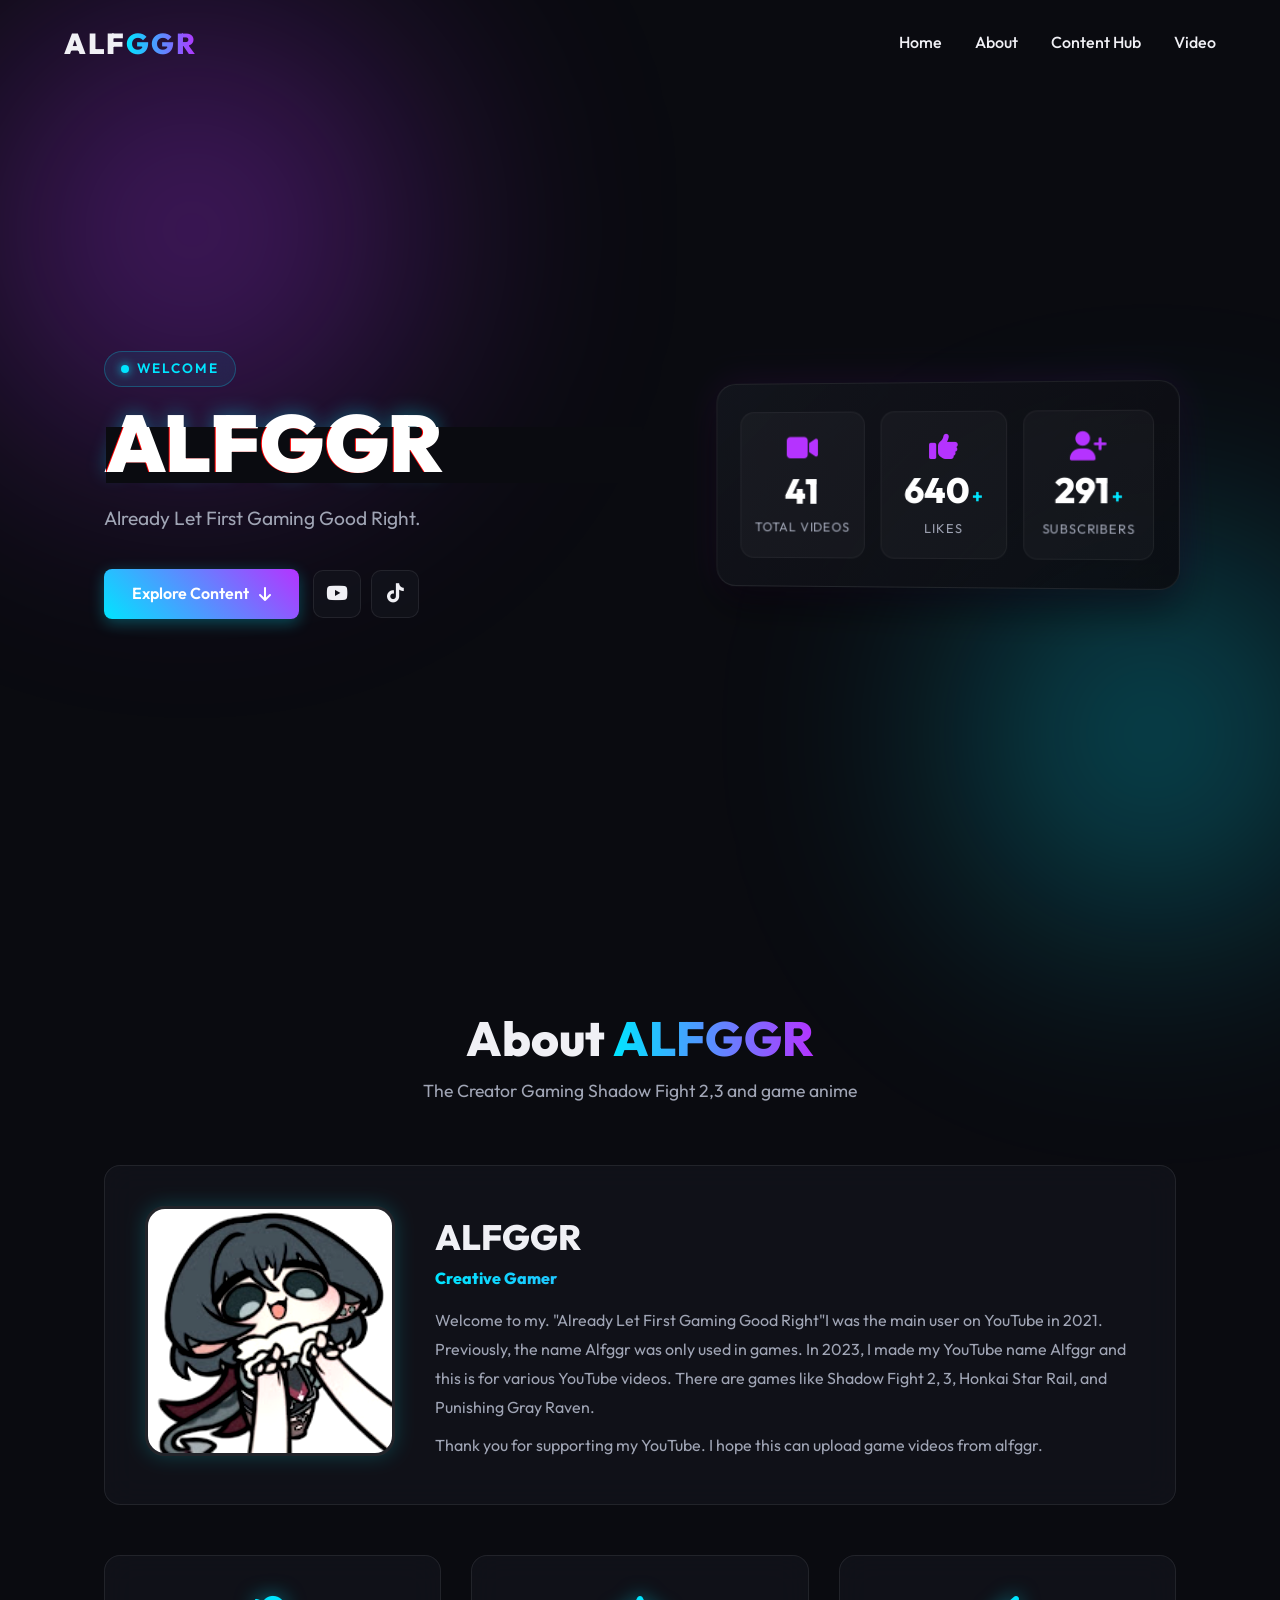
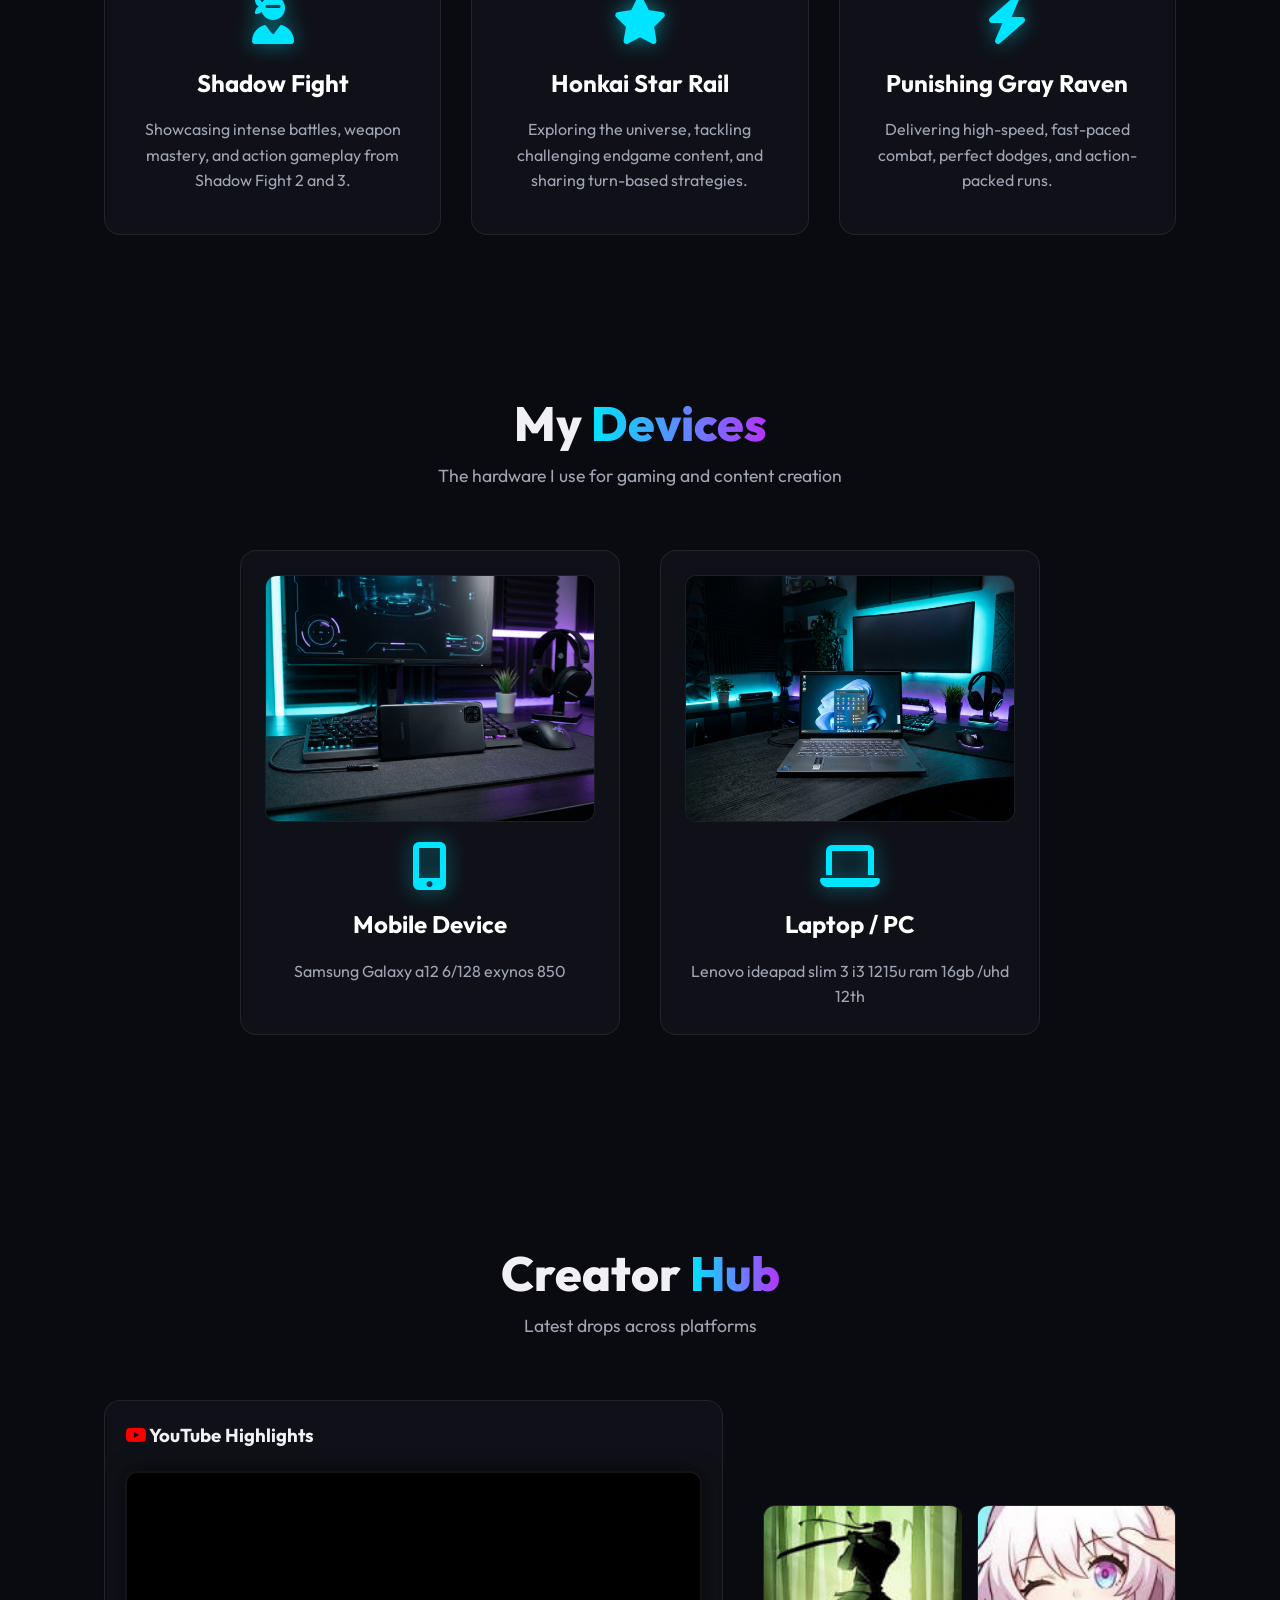
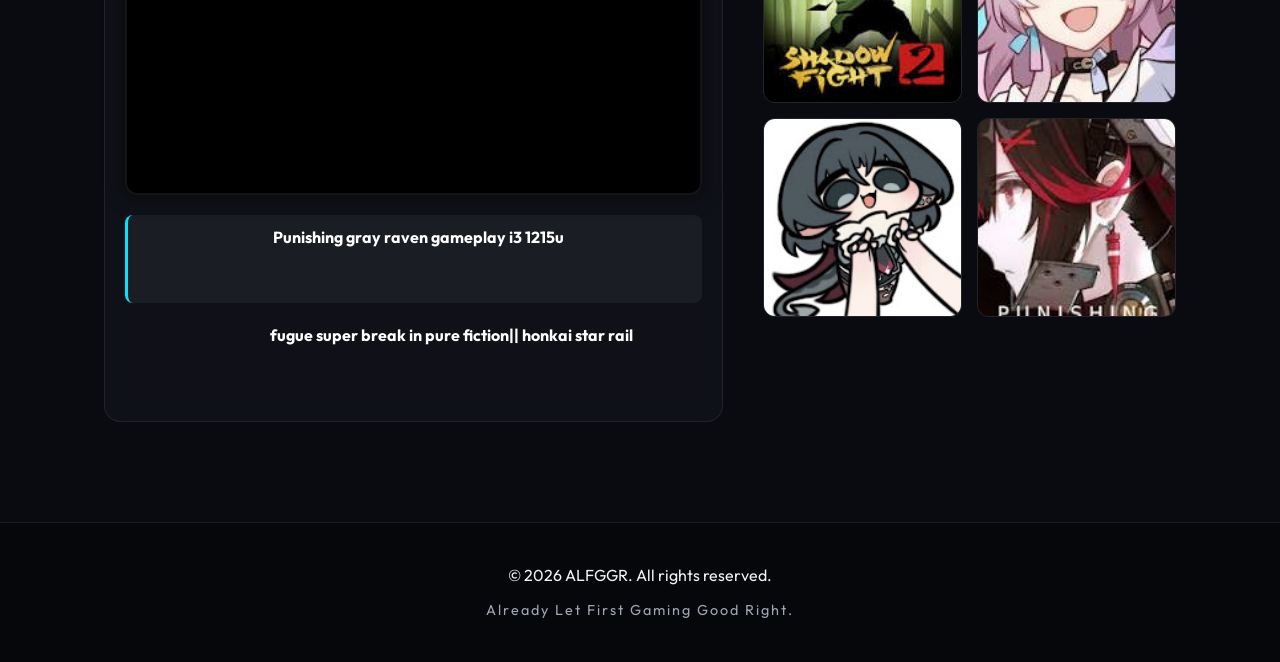
==== commit 2709f89b: "Add files via upload" ====
--- a/index.html
+++ b/index.html
@@ -4,62 +4,104 @@
     <meta charset="UTF-8">
     <meta name="viewport" content="width=device-width, initial-scale=1.0">
     <title>ALFGGR - Already Let First Gaming Good Right | Creator Gaming Shadow Fight 2,3 and game anime</title>
-    <meta name="description" content="Welcome to my. &quot;Already Let First Gaming Good Right&quot; I was the main user on YouTube in 2021. Previously, the name Alfggr was only used in games. In 2023, I made my YouTube name Alfggr and this is for various YouTube videos. There are games like Shadow Fight 2, 3, Honkai Star Rail, and Punishing Gray Raven.">
-    <meta name="keywords" content="Already Let First Gaming Good Right, ALFGGR, ALFGGR Frieren, Creator Gaming Shadow Fight 2,3 and game anime, Shadow Fight 2, Shadow Fight 3, Honkai Star Rail, Punishing Gray Raven, PGR">
+    <meta name="description" content="Official website of ALFGGR (Already Let First Gaming Good Right). Watch high-level gameplay, boss fights, and highlights for Shadow Fight 2, 3, Honkai Star Rail, and Punishing Gray Raven.">
+    <meta name="keywords" content="Already Let First Gaming Good Right, ALFGGR, ALFGGR Frieren, Creator Gaming, Shadow Fight 2, Shadow Fight 3, Honkai Star Rail, Punishing Gray Raven, PGR, Anime Gaming, Gaming Walkthrough">
     <meta name="author" content="ALFGGR">
+    
+    <!-- Robots & Crawler Directives for Search & AI Engines -->
     <meta name="robots" content="index, follow, max-image-preview:large, max-snippet:-1, max-video-preview:-1">
+    <meta name="googlebot" content="index, follow, max-snippet:-1, max-image-preview:large, max-video-preview:-1">
+    <meta name="bingbot" content="index, follow, max-snippet:-1, max-image-preview:large, max-video-preview:-1">
+    
+    <!-- Canonical & Language Alternates -->
     <link rel="canonical" href="https://alfggr.com/">
-    
-    <!-- SEO & Open Graph -->
+    <link rel="alternate" hreflang="x-default" href="https://alfggr.com/">
+    <link rel="alternate" hreflang="en" href="https://alfggr.com/">
+    
+    <!-- SEO & Open Graph (Social Previews & Discord) -->
+    <meta property="og:site_name" content="ALFGGR">
     <meta property="og:title" content="ALFGGR - Already Let First Gaming Good Right | Creator Gaming Shadow Fight 2,3 and game anime">
-    <meta property="og:description" content="Welcome to my. &quot;Already Let First Gaming Good Right&quot; I was the main user on YouTube in 2021. Previously, the name Alfggr was only used in games. In 2023, I made my YouTube name Alfggr and this is for various YouTube videos. There are games like Shadow Fight 2, 3, Honkai Star Rail, and Punishing Gray Raven.">
+    <meta property="og:description" content="Official website of ALFGGR (Already Let First Gaming Good Right). Watch high-level gameplay, boss fights, and highlights for Shadow Fight 2, 3, Honkai Star Rail, and Punishing Gray Raven.">
     <meta property="og:url" content="https://alfggr.com/">
-    <meta property="og:site_name" content="ALFGGR">
+    <meta property="og:type" content="website">
+    <meta property="og:locale" content="en_US">
     <meta property="og:image" content="https://alfggr.com/img/icon.png">
-    <meta property="og:type" content="website">
-
-    <!-- Twitter Cards -->
+    <meta property="og:image:secure_url" content="https://alfggr.com/img/icon.png">
+    <meta property="og:image:type" content="image/png">
+    <meta property="og:image:width" content="512">
+    <meta property="og:image:height" content="512">
+    <meta property="og:image:alt" content="ALFGGR - Already Let First Gaming Good Right">
+
+    <!-- Twitter Cards (X Previews) -->
     <meta name="twitter:card" content="summary_large_image">
+    <meta name="twitter:site" content="@ALFGGR">
+    <meta name="twitter:creator" content="@ALFGGR">
     <meta name="twitter:title" content="ALFGGR - Already Let First Gaming Good Right | Creator Gaming Shadow Fight 2,3 and game anime">
-    <meta name="twitter:description" content="Welcome to my. &quot;Already Let First Gaming Good Right&quot; I was the main user on YouTube in 2021. Previously, the name Alfggr was only used in games. In 2023, I made my YouTube name Alfggr and this is for various YouTube videos. There are games like Shadow Fight 2, 3, Honkai Star Rail, and Punishing Gray Raven.">
+    <meta name="twitter:description" content="Official website of ALFGGR (Already Let First Gaming Good Right). Watch gameplay highlights for Shadow Fight 2 &amp; 3, Honkai Star Rail, and Punishing Gray Raven.">
     <meta name="twitter:image" content="https://alfggr.com/img/icon.png">
-    
-    <!-- Favicon Maximization -->
+    <meta name="twitter:image:alt" content="ALFGGR Gaming Creator Logo">
+    
+    <!-- Favicon & Touch Icons Maximization (Google Search, Apple, Android, Windows) -->
+    <link rel="icon" type="image/png" sizes="16x16" href="img/icon.png">
     <link rel="icon" type="image/png" sizes="32x32" href="img/icon.png">
-    <link rel="icon" type="image/png" sizes="16x16" href="img/icon.png">
+    <link rel="icon" type="image/png" sizes="48x48" href="img/icon.png">
+    <link rel="icon" type="image/png" sizes="96x96" href="img/icon.png">
+    <link rel="icon" type="image/png" sizes="192x192" href="img/icon.png">
     <link rel="apple-touch-icon" sizes="180x180" href="img/icon.png">
     <link rel="shortcut icon" href="img/icon.png">
+    <link rel="mask-icon" href="img/icon.png" color="#00e5ff">
     <link rel="manifest" href="site.webmanifest">
+    
+    <!-- Mobile Browser UI & PWA Color Scheme -->
+    <meta name="theme-color" content="#0a0b10">
     <meta name="msapplication-TileColor" content="#0a0b10">
     <meta name="msapplication-TileImage" content="img/icon.png">
-    <meta name="theme-color" content="#0a0b10">
-
-    <!-- Pagespeed Optimizations -->
+    <meta name="mobile-web-app-capable" content="yes">
+    <meta name="apple-mobile-web-app-capable" content="yes">
+    <meta name="apple-mobile-web-app-status-bar-style" content="black-translucent">
+    <meta name="apple-mobile-web-app-title" content="ALFGGR">
+    <meta name="application-name" content="ALFGGR">
+
+    <!-- Pagespeed & Resource Hints (Preconnect & DNS-Prefetch) -->
     <link rel="preconnect" href="https://fonts.googleapis.com">
     <link rel="preconnect" href="https://fonts.gstatic.com" crossorigin>
+    <link rel="preconnect" href="https://cdnjs.cloudflare.com" crossorigin>
     <link rel="preconnect" href="https://www.youtube.com">
-    <link rel="preconnect" href="https://cdnjs.cloudflare.com">
+    <link rel="preconnect" href="https://img.youtube.com">
     <link rel="dns-prefetch" href="https://fonts.googleapis.com">
     <link rel="dns-prefetch" href="https://fonts.gstatic.com">
+    <link rel="dns-prefetch" href="https://cdnjs.cloudflare.com">
     <link rel="dns-prefetch" href="https://www.youtube.com">
-    <link rel="dns-prefetch" href="https://cdnjs.cloudflare.com">
+    <link rel="dns-prefetch" href="https://img.youtube.com">
     <link rel="preload" href="style.css" as="style">
     <link href="https://fonts.googleapis.com/css2?family=Outfit:wght@300;400;600;800;900&display=swap" rel="stylesheet">
     <link rel="stylesheet" href="style.css">
-    <link rel="preload" href="https://cdnjs.cloudflare.com/ajax/libs/font-awesome/6.4.0/css/all.min.css" as="style" onload="this.onload=null;this.rel='stylesheet'">
-    <noscript><link rel="stylesheet" href="https://cdnjs.cloudflare.com/ajax/libs/font-awesome/6.4.0/css/all.min.css"></noscript>
-    
-    <!-- AI Overview / Structured Data -->
+    <link rel="preload" href="https://cdnjs.cloudflare.com/ajax/libs/font-awesome/6.4.0/css/all.min.css" as="style" onload="this.onload=null;this.rel='stylesheet'" crossorigin="anonymous">
+    <noscript><link rel="stylesheet" href="https://cdnjs.cloudflare.com/ajax/libs/font-awesome/6.4.0/css/all.min.css" crossorigin="anonymous"></noscript>
+    
+    <!-- AI Overview & Knowledge Graph Structured Data (JSON-LD) -->
     <script type="application/ld+json">
     {
       "@context": "https://schema.org",
       "@graph": [
         {
+          "@type": "WebSite",
+          "@id": "https://alfggr.com/#website",
+          "url": "https://alfggr.com/",
+          "name": "ALFGGR",
+          "alternateName": "Already Let First Gaming Good Right",
+          "description": "Official website and creator hub of gaming creator ALFGGR (Already Let First Gaming Good Right).",
+          "inLanguage": "en",
+          "publisher": {
+            "@id": "https://alfggr.com/#person"
+          }
+        },
+        {
           "@type": "ProfilePage",
           "@id": "https://alfggr.com/#profilepage",
           "url": "https://alfggr.com/",
           "name": "ALFGGR | Creator Gaming Shadow Fight 2,3 and game anime",
-          "description": "Welcome to my. \"Already Let First Gaming Good Right\" I was the main user on YouTube in 2021. Previously, the name Alfggr was only used in games. In 2023, I made my YouTube name Alfggr and this is for various YouTube videos. There are games like Shadow Fight 2, 3, Honkai Star Rail, and Punishing Gray Raven.",
+          "description": "Official profile of ALFGGR (Already Let First Gaming Good Right), creator specializing in Shadow Fight 2 & 3, Honkai Star Rail, and Punishing Gray Raven.",
           "mainEntity": {
             "@type": "Person",
             "@id": "https://alfggr.com/#person",
@@ -69,7 +111,8 @@
               "Akhdan",
               "ALFGGR Frieren"
             ],
-            "description": "ALFGGR is a creator gaming specializing in Shadow Fight 2, 3, Honkai Star Rail, and Punishing Gray Raven.",
+            "description": "ALFGGR is a gaming content creator and video producer specializing in Shadow Fight 2, Shadow Fight 3, Honkai Star Rail, and Punishing Gray Raven.",
+            "jobTitle": "Gaming Content Creator",
             "image": {
               "@type": "ImageObject",
               "@id": "https://alfggr.com/#image",
@@ -94,27 +137,42 @@
               {
                 "@type": "InteractionCounter",
                 "interactionType": "https://schema.org/SubscribeAction",
-                "userInteractionCount": 285000,
+                "userInteractionCount": 291000,
                 "name": "Subscribers"
               },
               {
                 "@type": "InteractionCounter",
                 "interactionType": "https://schema.org/LikeAction",
-                "userInteractionCount": 686000,
+                "userInteractionCount": 702000,
                 "name": "Likes"
               }
             ]
-          }
-        },
-        {
-          "@type": "WebSite",
-          "@id": "https://alfggr.com/#website",
-          "url": "https://alfggr.com/",
-          "name": "ALFGGR",
-          "description": "Official website of gaming creator ALFGGR (Already Let First Gaming Good Right).",
-          "publisher": {
-            "@id": "https://alfggr.com/#person"
-          }
+          },
+          "hasPart": [
+            {
+              "@type": "ItemList",
+              "name": "Gaming Hardware & Devices",
+              "description": "Devices used by ALFGGR for mobile and PC gaming and content creation.",
+              "itemListElement": [
+                {
+                  "@type": "Product",
+                  "position": 1,
+                  "name": "Samsung Galaxy A12",
+                  "description": "Mobile device: 6GB RAM, 128GB ROM, Exynos 850 processor used for mobile gaming.",
+                  "category": "Mobile Device",
+                  "image": "https://alfggr.com/img/device-mobile.jpg"
+                },
+                {
+                  "@type": "Product",
+                  "position": 2,
+                  "name": "Lenovo IdeaPad Slim 3",
+                  "description": "Laptop/PC: Intel Core i3 1215U, 16GB RAM, Intel UHD Graphics 12th Gen used for PC gaming and editing.",
+                  "category": "Laptop / PC",
+                  "image": "https://alfggr.com/img/device-laptop.jpg"
+                }
+              ]
+            }
+          ]
         }
       ]
     }
@@ -144,32 +202,52 @@
     <!-- Hero Section -->
     <section id="home" class="hero">
         <div class="hero-content fade-in">
-            <p class="hero-subtitle">WELCOME</p>
+            <div class="hero-subtitle">
+                <span class="badge-dot"></span>
+                <span>WELCOME</span>
+            </div>
             <h1 class="hero-title glitch" data-text="ALFGGR">ALFGGR</h1>
             <p class="hero-desc">Already Let First Gaming Good Right.</p>
             <div class="hero-actions">
-                <a href="#hub" class="btn btn-primary">Explore Content</a>
-                <a href="https://www.youtube.com/@ALFGGRFRIEREN" target="_blank" class="btn btn-social"><i class="fab fa-youtube"></i></a>
-                <a href="https://www.tiktok.com/@alffgrfrieren" target="_blank" class="btn btn-social"><i class="fab fa-tiktok"></i></a>
+                <a href="#hub" class="btn btn-primary">
+                    <span>Explore Content</span>
+                    <i class="fas fa-arrow-down" aria-hidden="true"></i>
+                </a>
+                <div class="hero-social-group">
+                    <a href="https://www.youtube.com/@ALFGGRFRIEREN" target="_blank" rel="noopener noreferrer" class="btn btn-social" aria-label="YouTube Channel">
+                        <i class="fab fa-youtube" aria-hidden="true"></i>
+                    </a>
+                    <a href="https://www.tiktok.com/@alffgrfrieren" target="_blank" rel="noopener noreferrer" class="btn btn-social" aria-label="TikTok Profile">
+                        <i class="fab fa-tiktok" aria-hidden="true"></i>
+                    </a>
+                </div>
             </div>
         </div>
         <div class="hero-image-wrapper fade-in">
             <div class="hero-card">
                 <div class="stats-grid">
                     <div class="stat-item">
-                        <i class="fas fa-video"></i>
-                        <h3 class="counter" data-target="41">0</h3>
+                        <i class="fas fa-video" aria-hidden="true"></i>
+                        <div class="stat-number">
+                            <h3 class="counter" data-target="41">0</h3>
+                        </div>
                         <p>Total Videos</p>
                     </div>
                     <div class="stat-item">
-                        <i class="fas fa-thumbs-up"></i>
-                        <h3 class="counter" data-target="702">0</h3>
-                        <p>K+ Likes</p>
+                        <i class="fas fa-thumbs-up" aria-hidden="true"></i>
+                        <div class="stat-number">
+                            <h3 class="counter" data-target="702">0</h3>
+                            <span class="stat-suffix">+</span>
+                        </div>
+                        <p>Likes</p>
                     </div>
                     <div class="stat-item">
-                        <i class="fas fa-user-plus"></i>
-                        <h3 class="counter" data-target="291">0</h3>
-                        <p>K+ Subs</p>
+                        <i class="fas fa-user-plus" aria-hidden="true"></i>
+                        <div class="stat-number">
+                            <h3 class="counter" data-target="291">0</h3>
+                            <span class="stat-suffix">+</span>
+                        </div>
+                        <p>Subscribers</p>
                     </div>
                 </div>
             </div>
@@ -210,6 +288,33 @@
                 <i class="fas fa-bolt fa-3x icon-glow"></i>
                 <h3>Punishing Gray Raven</h3>
                 <p>Delivering high-speed, fast-paced combat, perfect dodges, and action-packed runs.</p>
+            </div>
+        </div>
+    </section>
+
+    <!-- Devices Section -->
+    <section id="devices" class="about" style="padding-top: 50px; padding-bottom: 100px;">
+        <div class="section-header fade-in">
+            <h2>My <span class="highlight">Devices</span></h2>
+            <p>The hardware I use for gaming and content creation</p>
+        </div>
+        
+        <div class="about-grid" style="display: grid; grid-template-columns: repeat(auto-fit, minmax(300px, 1fr)); gap: 40px; max-width: 800px; margin: 0 auto;">
+            <div class="about-card device-card glass fade-in">
+                <div class="device-img-box">
+                    <img src="img/device-mobile.jpg" alt="Samsung Galaxy A12" loading="lazy" decoding="async" width="400" height="300">
+                </div>
+                <i class="fas fa-mobile-alt fa-3x icon-glow" style="margin-bottom: 15px;"></i>
+                <h3>Mobile Device</h3>
+                <p>Samsung Galaxy a12 6/128 exynos 850</p>
+            </div>
+            <div class="about-card device-card glass fade-in" style="transition-delay: 0.2s;">
+                <div class="device-img-box">
+                    <img src="img/device-laptop.jpg" alt="Lenovo IdeaPad Slim 3" loading="lazy" decoding="async" width="400" height="300">
+                </div>
+                <i class="fas fa-laptop fa-3x icon-glow" style="margin-bottom: 15px;"></i>
+                <h3>Laptop / PC</h3>
+                <p>Lenovo ideapad slim 3 i3 1215u ram 16gb /uhd 12th</p>
             </div>
         </div>
     </section>
--- a/style.css
+++ b/style.css
@@ -211,11 +211,35 @@
 }
 
 .hero-subtitle {
+    display: inline-flex;
+    align-items: center;
+    gap: 8px;
+    padding: 6px 16px;
+    background: rgba(0, 229, 255, 0.08);
+    border: 1px solid rgba(0, 229, 255, 0.25);
+    border-radius: 50px;
     color: var(--accent-primary);
-    font-size: 1rem;
-    letter-spacing: 3px;
-    margin-bottom: 10px;
+    font-size: 0.85rem;
+    font-weight: 600;
+    letter-spacing: 2px;
+    margin-bottom: 16px;
     text-transform: uppercase;
+    backdrop-filter: blur(8px);
+    width: fit-content;
+}
+
+.badge-dot {
+    width: 8px;
+    height: 8px;
+    background-color: var(--accent-primary);
+    border-radius: 50%;
+    box-shadow: 0 0 10px var(--accent-primary);
+    animation: pulse-dot 2s infinite ease-in-out;
+}
+
+@keyframes pulse-dot {
+    0%, 100% { opacity: 1; transform: scale(1); }
+    50% { opacity: 0.35; transform: scale(0.75); }
 }
 
 .hero-title {
@@ -263,12 +287,39 @@
 .hero-desc {
     font-size: 1.2rem;
     color: var(--text-muted);
-    margin-bottom: 40px;
+    margin-bottom: 35px;
 }
 
 .hero-actions {
     display: flex;
-    gap: 15px;
+    align-items: center;
+    gap: 14px;
+    flex-wrap: wrap;
+}
+
+.hero-actions .btn-primary {
+    display: inline-flex;
+    align-items: center;
+    gap: 10px;
+    min-height: 48px;
+}
+
+.hero-social-group {
+    display: inline-flex;
+    align-items: center;
+    gap: 10px;
+}
+
+.hero-actions .btn-social {
+    width: 48px;
+    height: 48px;
+    padding: 0;
+    display: inline-flex;
+    align-items: center;
+    justify-content: center;
+    font-size: 1.2rem;
+    border-radius: 10px;
+    flex-shrink: 0;
 }
 
 .hero-image-wrapper {
@@ -281,7 +332,7 @@
     background: linear-gradient(135deg, rgba(20,22,30,0.8), rgba(10,11,16,0.9));
     border: 1px solid var(--glass-border);
     border-radius: 20px;
-    padding: 30px;
+    padding: 28px 24px;
     position: relative;
     box-shadow: 0 20px 40px rgba(0,0,0,0.5), 0 0 40px rgba(181, 51, 255, 0.1);
     transform: perspective(1000px) rotateY(-5deg);
@@ -294,35 +345,68 @@
 
 .stats-grid {
     display: grid;
-    grid-template-columns: repeat(2, 1fr);
-    gap: 20px;
+    grid-template-columns: repeat(3, 1fr);
+    gap: 16px;
 }
 
 .stat-item {
-    background: rgba(255,255,255,0.03);
-    padding: 20px;
-    border-radius: 12px;
+    background: rgba(255, 255, 255, 0.03);
+    padding: 20px 14px;
+    border-radius: 14px;
     text-align: center;
-    border: 1px solid rgba(255,255,255,0.05);
+    border: 1px solid rgba(255, 255, 255, 0.05);
+    display: flex;
+    flex-direction: column;
+    align-items: center;
+    justify-content: center;
+    transition: transform 0.3s ease, border-color 0.3s ease, background 0.3s ease;
+}
+
+.stat-item:hover {
+    transform: translateY(-3px);
+    background: rgba(255, 255, 255, 0.06);
+    border-color: rgba(0, 229, 255, 0.3);
 }
 
 .stat-item i {
-    font-size: 2rem;
+    font-size: 1.8rem;
     color: var(--accent-secondary);
     margin-bottom: 10px;
+    transition: transform 0.3s ease, color 0.3s ease;
+}
+
+.stat-item:hover i {
+    transform: scale(1.1);
+    color: var(--accent-primary);
+}
+
+.stat-number {
+    display: inline-flex;
+    align-items: baseline;
+    justify-content: center;
+    gap: 2px;
 }
 
 .stat-item h3 {
-    font-size: 2.5rem;
+    font-size: 2.2rem;
     font-weight: 800;
     color: #fff;
+    line-height: 1.1;
+}
+
+.stat-unit,
+.stat-suffix {
+    font-size: 1.2rem;
+    font-weight: 700;
+    color: var(--accent-primary);
 }
 
 .stat-item p {
     color: var(--text-muted);
-    font-size: 0.9rem;
+    font-size: 0.8rem;
     text-transform: uppercase;
-    letter-spacing: 1px;
+    letter-spacing: 0.8px;
+    margin-top: 6px;
 }
 
 /* Sections */
@@ -745,45 +829,91 @@
     .hero {
         flex-direction: column;
         text-align: center;
-        padding-top: 120px;
-        padding-bottom: 40px;
+        padding-top: 110px;
+        padding-bottom: 45px;
+        min-height: auto;
+    }
+    .hero-content {
+        max-width: 100%;
+        width: 100%;
+        display: flex;
+        flex-direction: column;
+        align-items: center;
+    }
+    .hero-subtitle {
+        margin-bottom: 14px;
+        font-size: 0.8rem;
     }
     .hero-title {
-        font-size: 3rem;
+        font-size: clamp(2.5rem, 11vw, 3.6rem);
+        line-height: 1.1;
+        margin-bottom: 15px;
     }
     .hero-desc {
-        font-size: 1rem;
-        margin-bottom: 30px;
+        font-size: 1.05rem;
+        margin-bottom: 25px;
+        max-width: 460px;
     }
     .hero-actions {
         justify-content: center;
-        flex-wrap: wrap;
+        gap: 12px;
+        width: 100%;
+    }
+    .hero-actions .btn-primary {
+        padding: 12px 24px;
+        min-height: 48px;
+    }
+    .hero-social-group {
+        display: inline-flex;
+        align-items: center;
+        gap: 10px;
+    }
+    .hero-actions .btn-social {
+        width: 48px;
+        height: 48px;
+        min-height: 48px;
     }
     .hero-image-wrapper {
-        margin-top: 40px;
+        margin-top: 35px;
         width: 100%;
+        display: flex;
+        justify-content: center;
     }
     .hero-card {
-        padding: 15px;
+        padding: 18px 14px;
         border-radius: 16px;
+        transform: none !important;
+        width: 100%;
+        max-width: 440px;
+        margin: 0 auto;
+        box-shadow: 0 15px 35px rgba(0, 0, 0, 0.4), 0 0 25px rgba(181, 51, 255, 0.1);
+    }
+    .hero-card:hover {
+        transform: none !important;
     }
     .stats-grid {
         grid-template-columns: repeat(3, 1fr);
-        gap: 8px;
+        gap: 10px;
     }
     .stat-item {
-        padding: 12px 5px;
+        padding: 14px 6px;
+        border-radius: 12px;
     }
     .stat-item i {
-        font-size: 1.2rem;
-        margin-bottom: 5px;
+        font-size: 1.3rem;
+        margin-bottom: 6px;
     }
     .stat-item h3 {
-        font-size: 1.3rem;
+        font-size: 1.35rem;
+    }
+    .stat-unit,
+    .stat-suffix {
+        font-size: 0.95rem;
     }
     .stat-item p {
-        font-size: 0.65rem;
-        letter-spacing: 0;
+        font-size: 0.68rem;
+        letter-spacing: 0.5px;
+        margin-top: 4px;
     }
     .about-profile {
         flex-direction: column;
@@ -812,18 +942,63 @@
 }
 
 @media (max-width: 480px) {
+    .hero {
+        padding-top: 95px;
+        padding-bottom: 35px;
+    }
     .hero-title {
-        font-size: 2.2rem;
+        font-size: clamp(2.2rem, 9.5vw, 2.9rem);
     }
     .hero-subtitle {
-        font-size: 0.8rem;
+        font-size: 0.75rem;
+        padding: 5px 14px;
+        letter-spacing: 1.5px;
+    }
+    .hero-desc {
+        font-size: 0.95rem;
+        margin-bottom: 22px;
+    }
+    .hero-actions {
+        gap: 10px;
+    }
+    .hero-actions .btn-primary {
+        padding: 11px 20px;
+        font-size: 0.92rem;
+        min-height: 46px;
+    }
+    .hero-actions .btn-social {
+        width: 46px;
+        height: 46px;
+        min-height: 46px;
+        font-size: 1.15rem;
+    }
+    .hero-card {
+        padding: 16px 10px;
+    }
+    .stats-grid {
+        gap: 8px;
+    }
+    .stat-item {
+        padding: 12px 4px;
+    }
+    .stat-item i {
+        font-size: 1.15rem;
+        margin-bottom: 4px;
+    }
+    .stat-item h3 {
+        font-size: 1.2rem;
+    }
+    .stat-unit,
+    .stat-suffix {
+        font-size: 0.85rem;
+    }
+    .stat-item p {
+        font-size: 0.62rem;
+        letter-spacing: 0;
     }
     .phone-frame {
         width: 260px;
         height: 520px;
-    }
-    .stat-item h3 {
-        font-size: 1.1rem;
     }
     .contact-container {
         padding: 20px;
@@ -837,3 +1012,37 @@
         font-size: 1.2rem;
     }
 }
+
+@media (max-width: 360px) {
+    .hero-title {
+        font-size: 2rem;
+    }
+    .hero-actions {
+        flex-direction: column;
+        width: 100%;
+        gap: 10px;
+    }
+    .hero-actions .btn-primary {
+        width: 100%;
+    }
+    .hero-social-group {
+        width: 100%;
+        justify-content: center;
+    }
+    .stats-grid {
+        gap: 6px;
+    }
+    .stat-item {
+        padding: 10px 3px;
+    }
+    .stat-item h3 {
+        font-size: 1.05rem;
+    }
+    .stat-unit,
+    .stat-suffix {
+        font-size: 0.75rem;
+    }
+    .stat-item p {
+        font-size: 0.58rem;
+    }
+}
--- a/style.css
+++ b/style.css
@@ -211,11 +211,35 @@
 }
 
 .hero-subtitle {
+    display: inline-flex;
+    align-items: center;
+    gap: 8px;
+    padding: 6px 16px;
+    background: rgba(0, 229, 255, 0.08);
+    border: 1px solid rgba(0, 229, 255, 0.25);
+    border-radius: 50px;
     color: var(--accent-primary);
-    font-size: 1rem;
-    letter-spacing: 3px;
-    margin-bottom: 10px;
+    font-size: 0.85rem;
+    font-weight: 600;
+    letter-spacing: 2px;
+    margin-bottom: 16px;
     text-transform: uppercase;
+    backdrop-filter: blur(8px);
+    width: fit-content;
+}
+
+.badge-dot {
+    width: 8px;
+    height: 8px;
+    background-color: var(--accent-primary);
+    border-radius: 50%;
+    box-shadow: 0 0 10px var(--accent-primary);
+    animation: pulse-dot 2s infinite ease-in-out;
+}
+
+@keyframes pulse-dot {
+    0%, 100% { opacity: 1; transform: scale(1); }
+    50% { opacity: 0.35; transform: scale(0.75); }
 }
 
 .hero-title {
@@ -263,12 +287,39 @@
 .hero-desc {
     font-size: 1.2rem;
     color: var(--text-muted);
-    margin-bottom: 40px;
+    margin-bottom: 35px;
 }
 
 .hero-actions {
     display: flex;
-    gap: 15px;
+    align-items: center;
+    gap: 14px;
+    flex-wrap: wrap;
+}
+
+.hero-actions .btn-primary {
+    display: inline-flex;
+    align-items: center;
+    gap: 10px;
+    min-height: 48px;
+}
+
+.hero-social-group {
+    display: inline-flex;
+    align-items: center;
+    gap: 10px;
+}
+
+.hero-actions .btn-social {
+    width: 48px;
+    height: 48px;
+    padding: 0;
+    display: inline-flex;
+    align-items: center;
+    justify-content: center;
+    font-size: 1.2rem;
+    border-radius: 10px;
+    flex-shrink: 0;
 }
 
 .hero-image-wrapper {
@@ -281,7 +332,7 @@
     background: linear-gradient(135deg, rgba(20,22,30,0.8), rgba(10,11,16,0.9));
     border: 1px solid var(--glass-border);
     border-radius: 20px;
-    padding: 30px;
+    padding: 28px 24px;
     position: relative;
     box-shadow: 0 20px 40px rgba(0,0,0,0.5), 0 0 40px rgba(181, 51, 255, 0.1);
     transform: perspective(1000px) rotateY(-5deg);
@@ -294,35 +345,68 @@
 
 .stats-grid {
     display: grid;
-    grid-template-columns: repeat(2, 1fr);
-    gap: 20px;
+    grid-template-columns: repeat(3, 1fr);
+    gap: 16px;
 }
 
 .stat-item {
-    background: rgba(255,255,255,0.03);
-    padding: 20px;
-    border-radius: 12px;
+    background: rgba(255, 255, 255, 0.03);
+    padding: 20px 14px;
+    border-radius: 14px;
     text-align: center;
-    border: 1px solid rgba(255,255,255,0.05);
+    border: 1px solid rgba(255, 255, 255, 0.05);
+    display: flex;
+    flex-direction: column;
+    align-items: center;
+    justify-content: center;
+    transition: transform 0.3s ease, border-color 0.3s ease, background 0.3s ease;
+}
+
+.stat-item:hover {
+    transform: translateY(-3px);
+    background: rgba(255, 255, 255, 0.06);
+    border-color: rgba(0, 229, 255, 0.3);
 }
 
 .stat-item i {
-    font-size: 2rem;
+    font-size: 1.8rem;
     color: var(--accent-secondary);
     margin-bottom: 10px;
+    transition: transform 0.3s ease, color 0.3s ease;
+}
+
+.stat-item:hover i {
+    transform: scale(1.1);
+    color: var(--accent-primary);
+}
+
+.stat-number {
+    display: inline-flex;
+    align-items: baseline;
+    justify-content: center;
+    gap: 2px;
 }
 
 .stat-item h3 {
-    font-size: 2.5rem;
+    font-size: 2.2rem;
     font-weight: 800;
     color: #fff;
+    line-height: 1.1;
+}
+
+.stat-unit,
+.stat-suffix {
+    font-size: 1.2rem;
+    font-weight: 700;
+    color: var(--accent-primary);
 }
 
 .stat-item p {
     color: var(--text-muted);
-    font-size: 0.9rem;
+    font-size: 0.8rem;
     text-transform: uppercase;
-    letter-spacing: 1px;
+    letter-spacing: 0.8px;
+    margin-top: 6px;
 }
 
 /* Sections */
@@ -745,45 +829,91 @@
     .hero {
         flex-direction: column;
         text-align: center;
-        padding-top: 120px;
-        padding-bottom: 40px;
+        padding-top: 110px;
+        padding-bottom: 45px;
+        min-height: auto;
+    }
+    .hero-content {
+        max-width: 100%;
+        width: 100%;
+        display: flex;
+        flex-direction: column;
+        align-items: center;
+    }
+    .hero-subtitle {
+        margin-bottom: 14px;
+        font-size: 0.8rem;
     }
     .hero-title {
-        font-size: 3rem;
+        font-size: clamp(2.5rem, 11vw, 3.6rem);
+        line-height: 1.1;
+        margin-bottom: 15px;
     }
     .hero-desc {
-        font-size: 1rem;
-        margin-bottom: 30px;
+        font-size: 1.05rem;
+        margin-bottom: 25px;
+        max-width: 460px;
     }
     .hero-actions {
         justify-content: center;
-        flex-wrap: wrap;
+        gap: 12px;
+        width: 100%;
+    }
+    .hero-actions .btn-primary {
+        padding: 12px 24px;
+        min-height: 48px;
+    }
+    .hero-social-group {
+        display: inline-flex;
+        align-items: center;
+        gap: 10px;
+    }
+    .hero-actions .btn-social {
+        width: 48px;
+        height: 48px;
+        min-height: 48px;
     }
     .hero-image-wrapper {
-        margin-top: 40px;
+        margin-top: 35px;
         width: 100%;
+        display: flex;
+        justify-content: center;
     }
     .hero-card {
-        padding: 15px;
+        padding: 18px 14px;
         border-radius: 16px;
+        transform: none !important;
+        width: 100%;
+        max-width: 440px;
+        margin: 0 auto;
+        box-shadow: 0 15px 35px rgba(0, 0, 0, 0.4), 0 0 25px rgba(181, 51, 255, 0.1);
+    }
+    .hero-card:hover {
+        transform: none !important;
     }
     .stats-grid {
         grid-template-columns: repeat(3, 1fr);
-        gap: 8px;
+        gap: 10px;
     }
     .stat-item {
-        padding: 12px 5px;
+        padding: 14px 6px;
+        border-radius: 12px;
     }
     .stat-item i {
-        font-size: 1.2rem;
-        margin-bottom: 5px;
+        font-size: 1.3rem;
+        margin-bottom: 6px;
     }
     .stat-item h3 {
-        font-size: 1.3rem;
+        font-size: 1.35rem;
+    }
+    .stat-unit,
+    .stat-suffix {
+        font-size: 0.95rem;
     }
     .stat-item p {
-        font-size: 0.65rem;
-        letter-spacing: 0;
+        font-size: 0.68rem;
+        letter-spacing: 0.5px;
+        margin-top: 4px;
     }
     .about-profile {
         flex-direction: column;
@@ -812,18 +942,63 @@
 }
 
 @media (max-width: 480px) {
+    .hero {
+        padding-top: 95px;
+        padding-bottom: 35px;
+    }
     .hero-title {
-        font-size: 2.2rem;
+        font-size: clamp(2.2rem, 9.5vw, 2.9rem);
     }
     .hero-subtitle {
-        font-size: 0.8rem;
+        font-size: 0.75rem;
+        padding: 5px 14px;
+        letter-spacing: 1.5px;
+    }
+    .hero-desc {
+        font-size: 0.95rem;
+        margin-bottom: 22px;
+    }
+    .hero-actions {
+        gap: 10px;
+    }
+    .hero-actions .btn-primary {
+        padding: 11px 20px;
+        font-size: 0.92rem;
+        min-height: 46px;
+    }
+    .hero-actions .btn-social {
+        width: 46px;
+        height: 46px;
+        min-height: 46px;
+        font-size: 1.15rem;
+    }
+    .hero-card {
+        padding: 16px 10px;
+    }
+    .stats-grid {
+        gap: 8px;
+    }
+    .stat-item {
+        padding: 12px 4px;
+    }
+    .stat-item i {
+        font-size: 1.15rem;
+        margin-bottom: 4px;
+    }
+    .stat-item h3 {
+        font-size: 1.2rem;
+    }
+    .stat-unit,
+    .stat-suffix {
+        font-size: 0.85rem;
+    }
+    .stat-item p {
+        font-size: 0.62rem;
+        letter-spacing: 0;
     }
     .phone-frame {
         width: 260px;
         height: 520px;
-    }
-    .stat-item h3 {
-        font-size: 1.1rem;
     }
     .contact-container {
         padding: 20px;
@@ -837,3 +1012,37 @@
         font-size: 1.2rem;
     }
 }
+
+@media (max-width: 360px) {
+    .hero-title {
+        font-size: 2rem;
+    }
+    .hero-actions {
+        flex-direction: column;
+        width: 100%;
+        gap: 10px;
+    }
+    .hero-actions .btn-primary {
+        width: 100%;
+    }
+    .hero-social-group {
+        width: 100%;
+        justify-content: center;
+    }
+    .stats-grid {
+        gap: 6px;
+    }
+    .stat-item {
+        padding: 10px 3px;
+    }
+    .stat-item h3 {
+        font-size: 1.05rem;
+    }
+    .stat-unit,
+    .stat-suffix {
+        font-size: 0.75rem;
+    }
+    .stat-item p {
+        font-size: 0.58rem;
+    }
+}
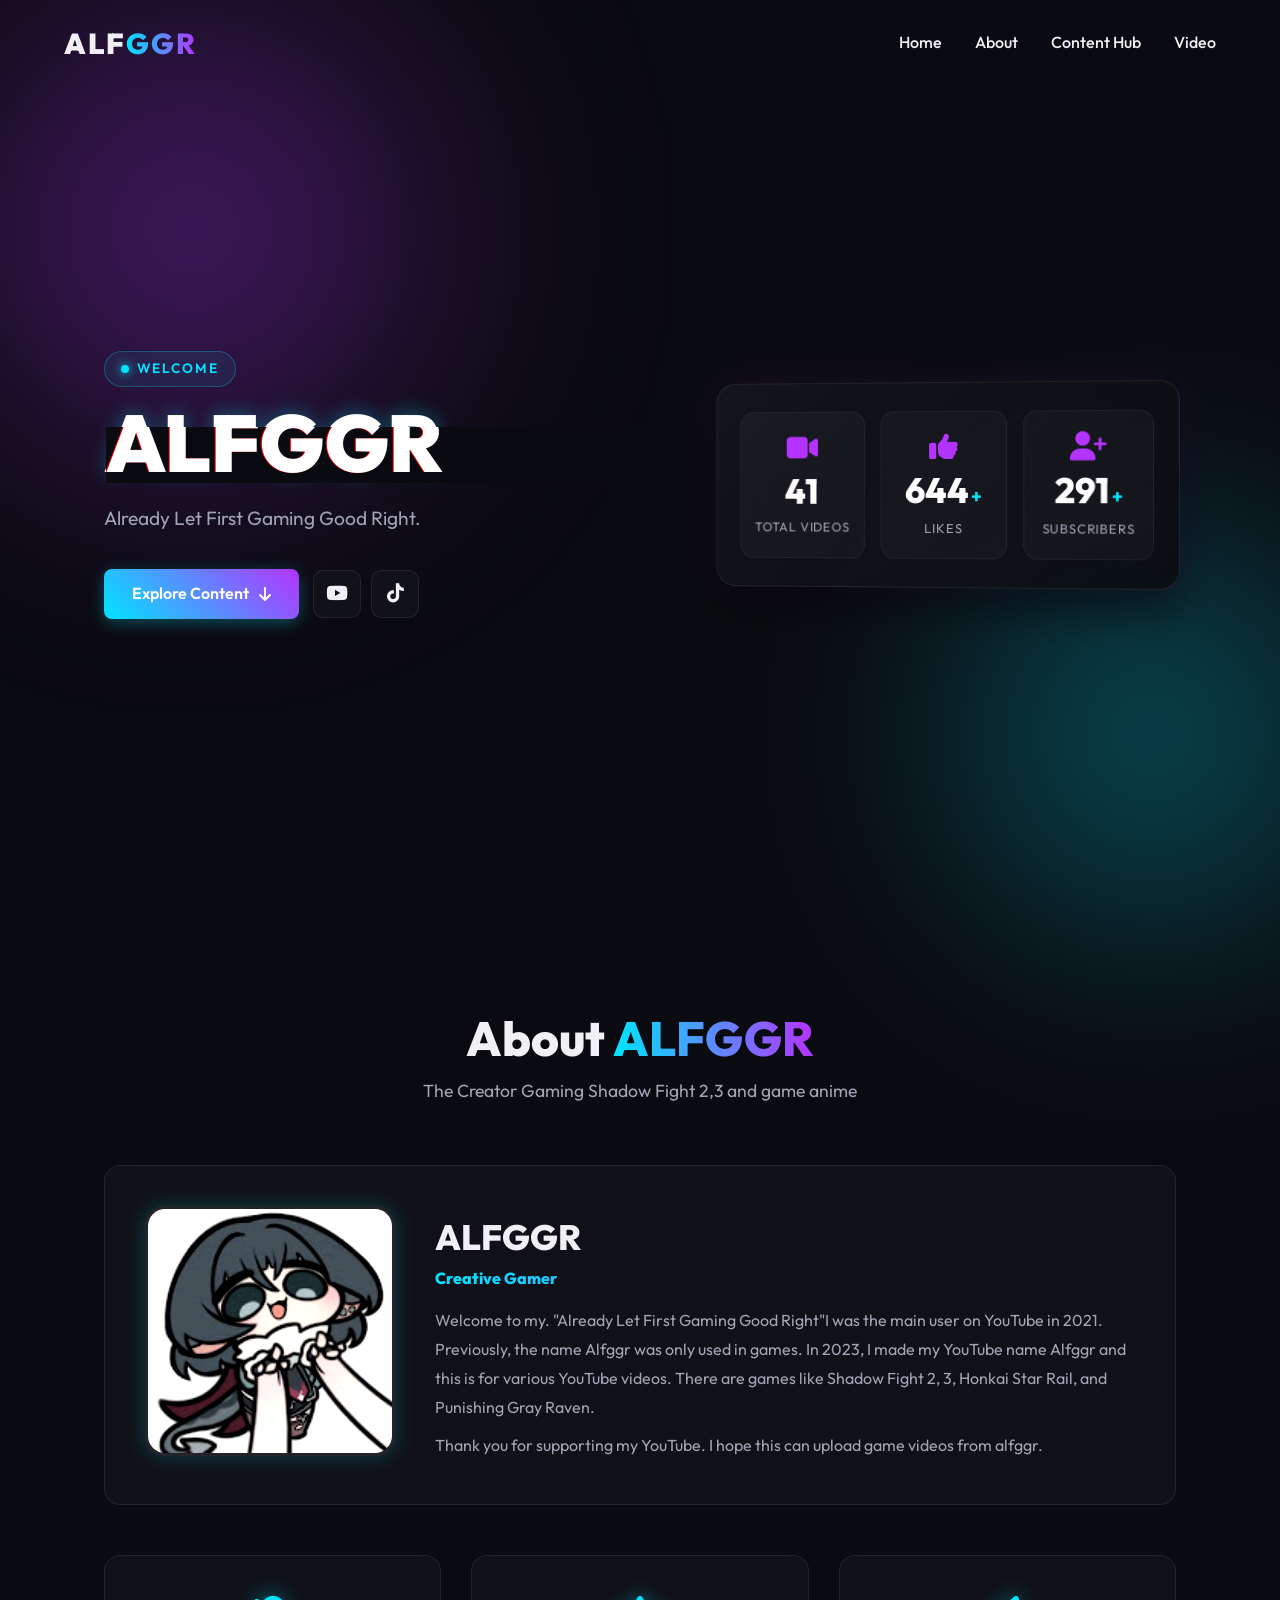
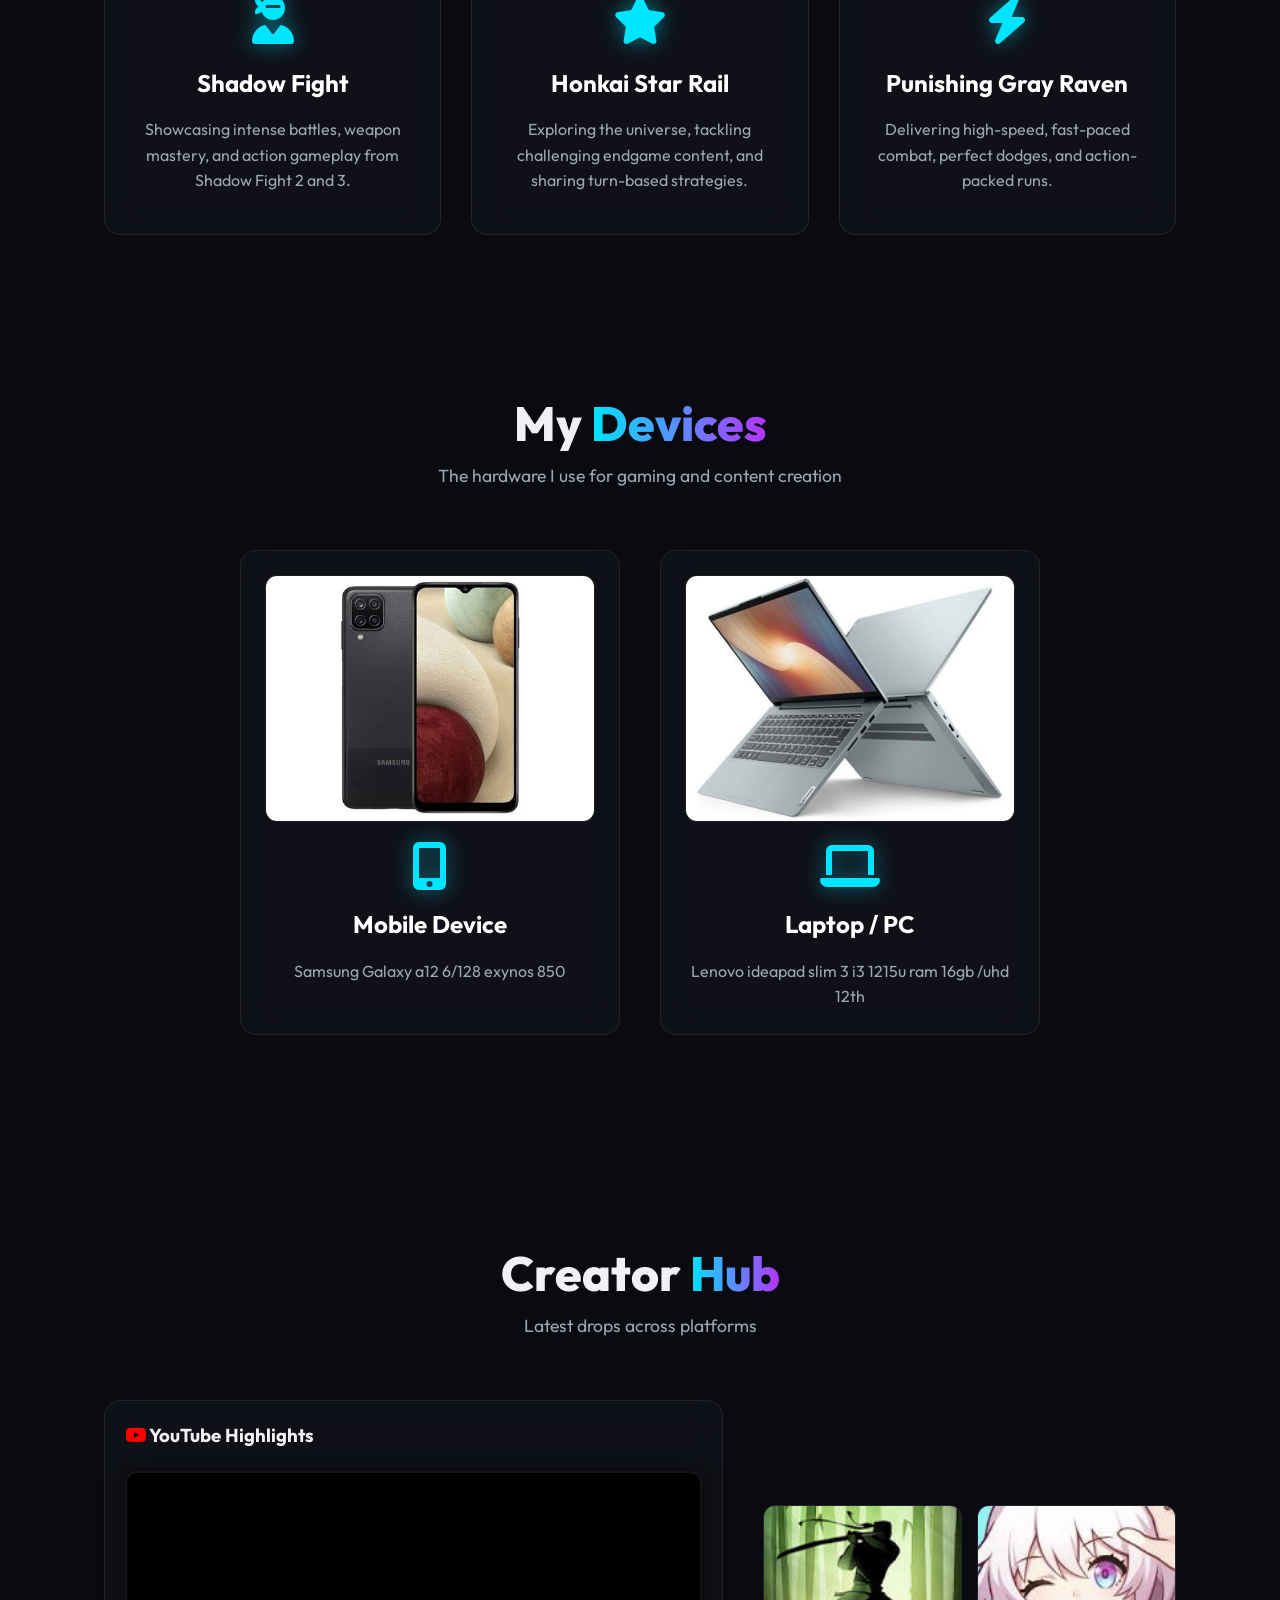
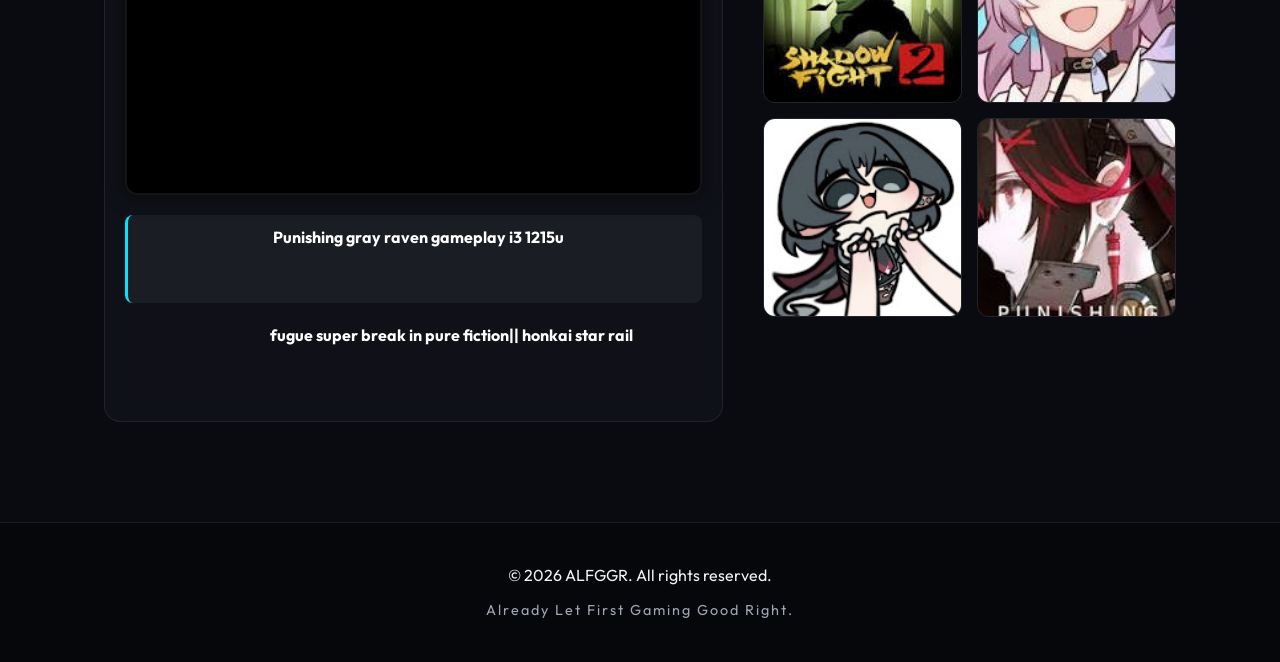
==== commit 2083fb35: "Add files via upload" ====
--- a/index.html
+++ b/index.html
@@ -302,7 +302,7 @@
         <div class="about-grid" style="display: grid; grid-template-columns: repeat(auto-fit, minmax(300px, 1fr)); gap: 40px; max-width: 800px; margin: 0 auto;">
             <div class="about-card device-card glass fade-in">
                 <div class="device-img-box">
-                    <img src="img/device-mobile.jpg" alt="Samsung Galaxy A12" loading="lazy" decoding="async" width="400" height="300">
+                    <img src="img/device-mobile.png" alt="Samsung Galaxy A12" loading="lazy" decoding="async" width="400" height="300">
                 </div>
                 <i class="fas fa-mobile-alt fa-3x icon-glow" style="margin-bottom: 15px;"></i>
                 <h3>Mobile Device</h3>
@@ -310,7 +310,7 @@
             </div>
             <div class="about-card device-card glass fade-in" style="transition-delay: 0.2s;">
                 <div class="device-img-box">
-                    <img src="img/device-laptop.jpg" alt="Lenovo IdeaPad Slim 3" loading="lazy" decoding="async" width="400" height="300">
+                    <img src="img/device-laptop.png" alt="Lenovo IdeaPad Slim 3" loading="lazy" decoding="async" width="400" height="300">
                 </div>
                 <i class="fas fa-laptop fa-3x icon-glow" style="margin-bottom: 15px;"></i>
                 <h3>Laptop / PC</h3>
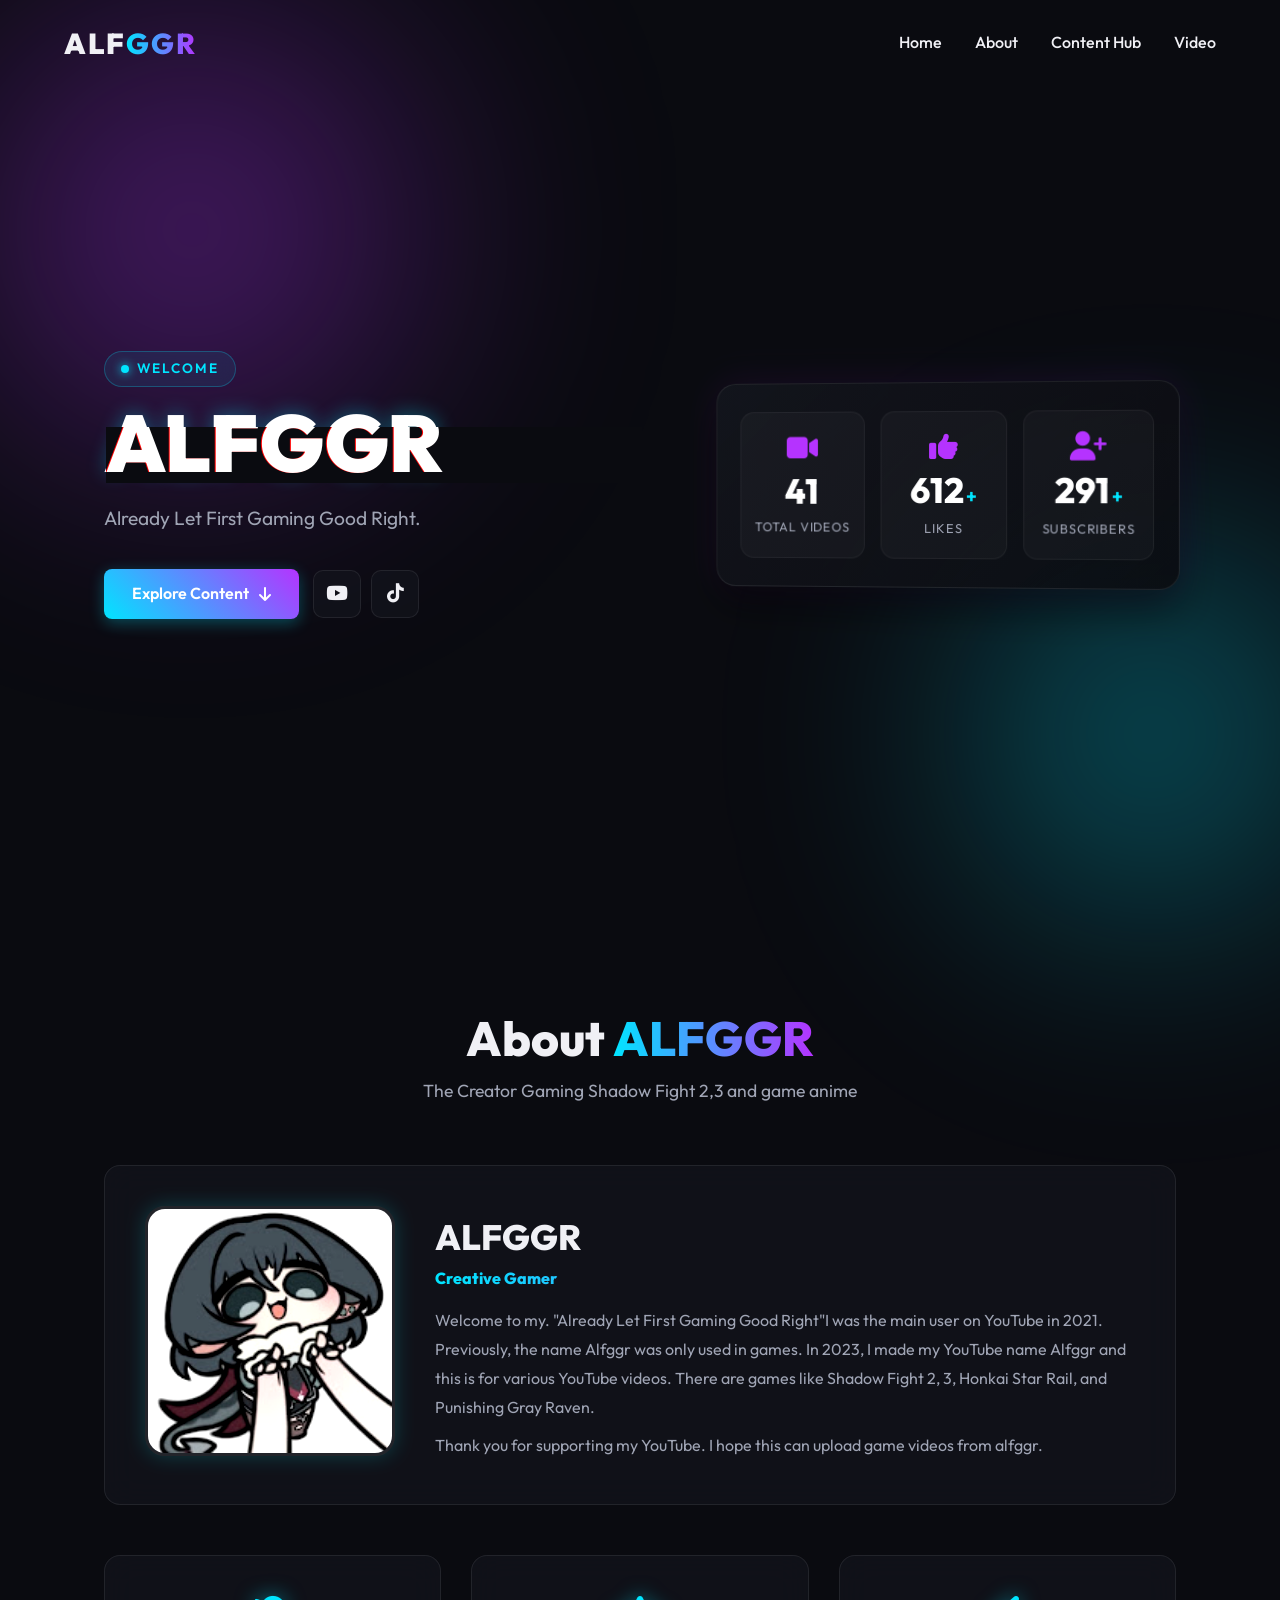
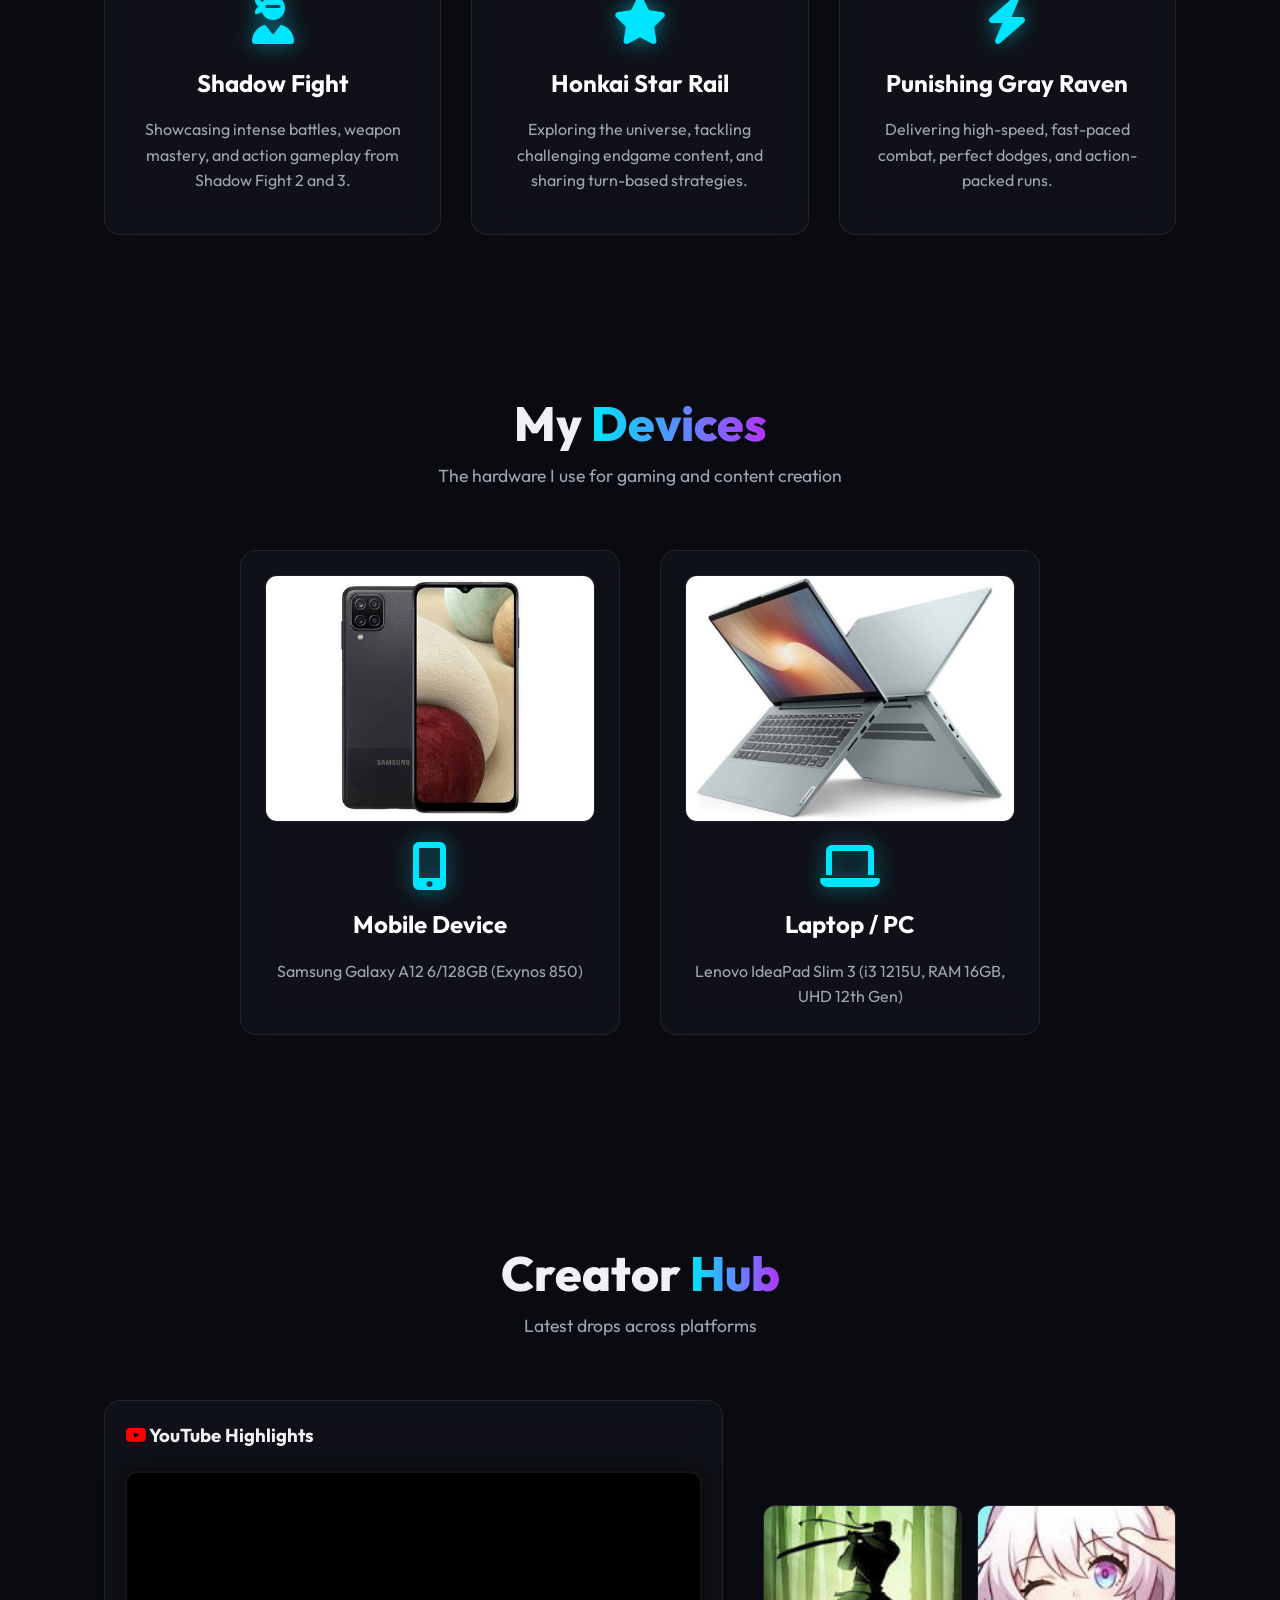
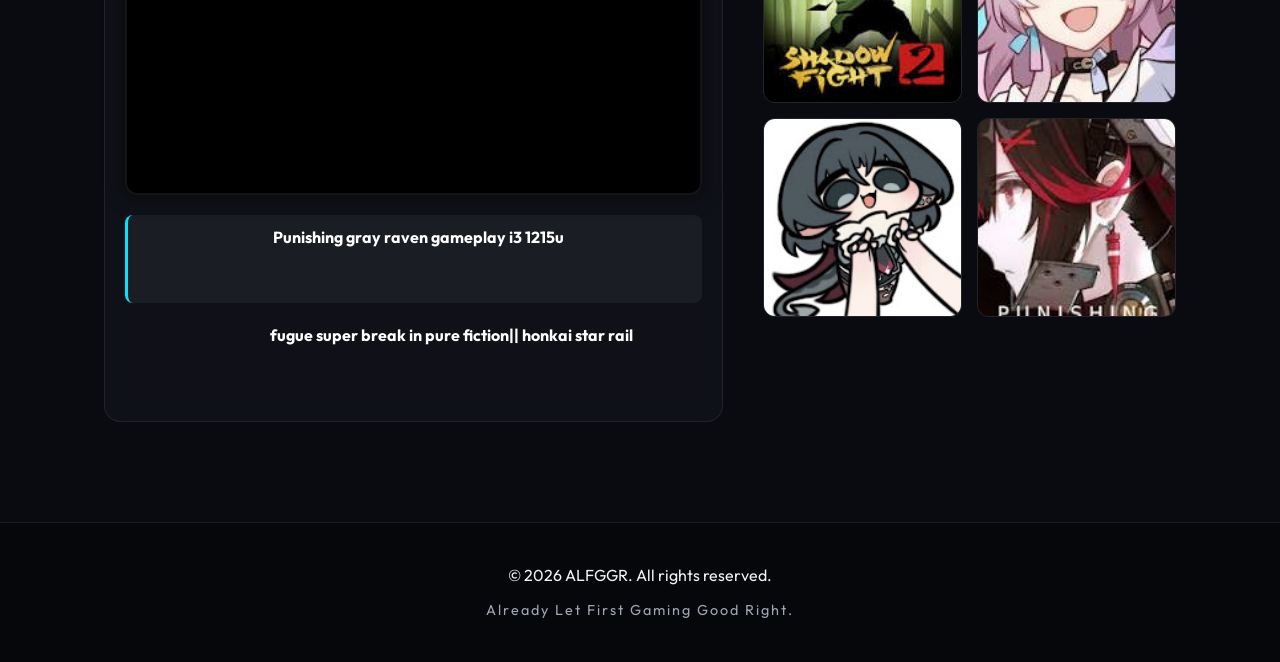
==== commit d6134ea5: "Add files via upload" ====
--- a/index.html
+++ b/index.html
@@ -160,7 +160,7 @@
                   "name": "Samsung Galaxy A12",
                   "description": "Mobile device: 6GB RAM, 128GB ROM, Exynos 850 processor used for mobile gaming.",
                   "category": "Mobile Device",
-                  "image": "https://alfggr.com/img/device-mobile.jpg"
+                  "image": "https://alfggr.com/img/device-mobile.png"
                 },
                 {
                   "@type": "Product",
@@ -168,7 +168,7 @@
                   "name": "Lenovo IdeaPad Slim 3",
                   "description": "Laptop/PC: Intel Core i3 1215U, 16GB RAM, Intel UHD Graphics 12th Gen used for PC gaming and editing.",
                   "category": "Laptop / PC",
-                  "image": "https://alfggr.com/img/device-laptop.jpg"
+                  "image": "https://alfggr.com/img/device-laptop.png"
                 }
               ]
             }
@@ -299,22 +299,22 @@
             <p>The hardware I use for gaming and content creation</p>
         </div>
         
-        <div class="about-grid" style="display: grid; grid-template-columns: repeat(auto-fit, minmax(300px, 1fr)); gap: 40px; max-width: 800px; margin: 0 auto;">
-            <div class="about-card device-card glass fade-in">
+        <div class="about-grid" style="display: grid; grid-template-columns: repeat(auto-fit, minmax(min(100%, 300px), 1fr)); gap: 40px; max-width: 800px; margin: 0 auto;">
+            <div class="about-card device-card glass fade-in" itemscope itemtype="https://schema.org/Product">
                 <div class="device-img-box">
-                    <img src="img/device-mobile.png" alt="Samsung Galaxy A12" loading="lazy" decoding="async" width="400" height="300">
-                </div>
-                <i class="fas fa-mobile-alt fa-3x icon-glow" style="margin-bottom: 15px;"></i>
-                <h3>Mobile Device</h3>
-                <p>Samsung Galaxy a12 6/128 exynos 850</p>
-            </div>
-            <div class="about-card device-card glass fade-in" style="transition-delay: 0.2s;">
+                    <img src="img/device-mobile.png" alt="Samsung Galaxy A12 Gaming Device - ALFGGR" title="Samsung Galaxy A12 (6GB/128GB Exynos 850)" itemprop="image" loading="lazy" decoding="async" fetchpriority="low" width="400" height="300">
+                </div>
+                <i class="fas fa-mobile-alt fa-3x icon-glow" aria-hidden="true" style="margin-bottom: 15px;"></i>
+                <h3 itemprop="name">Mobile Device</h3>
+                <p itemprop="description">Samsung Galaxy A12 6/128GB (Exynos 850)</p>
+            </div>
+            <div class="about-card device-card glass fade-in" style="transition-delay: 0.2s;" itemscope itemtype="https://schema.org/Product">
                 <div class="device-img-box">
-                    <img src="img/device-laptop.png" alt="Lenovo IdeaPad Slim 3" loading="lazy" decoding="async" width="400" height="300">
-                </div>
-                <i class="fas fa-laptop fa-3x icon-glow" style="margin-bottom: 15px;"></i>
-                <h3>Laptop / PC</h3>
-                <p>Lenovo ideapad slim 3 i3 1215u ram 16gb /uhd 12th</p>
+                    <img src="img/device-laptop.png" alt="Lenovo IdeaPad Slim 3 Gaming Laptop - ALFGGR" title="Lenovo IdeaPad Slim 3 (Intel Core i3 1215U 16GB RAM)" itemprop="image" loading="lazy" decoding="async" fetchpriority="low" width="400" height="300">
+                </div>
+                <i class="fas fa-laptop fa-3x icon-glow" aria-hidden="true" style="margin-bottom: 15px;"></i>
+                <h3 itemprop="name">Laptop / PC</h3>
+                <p itemprop="description">Lenovo IdeaPad Slim 3 (i3 1215U, RAM 16GB, UHD 12th Gen)</p>
             </div>
         </div>
     </section>
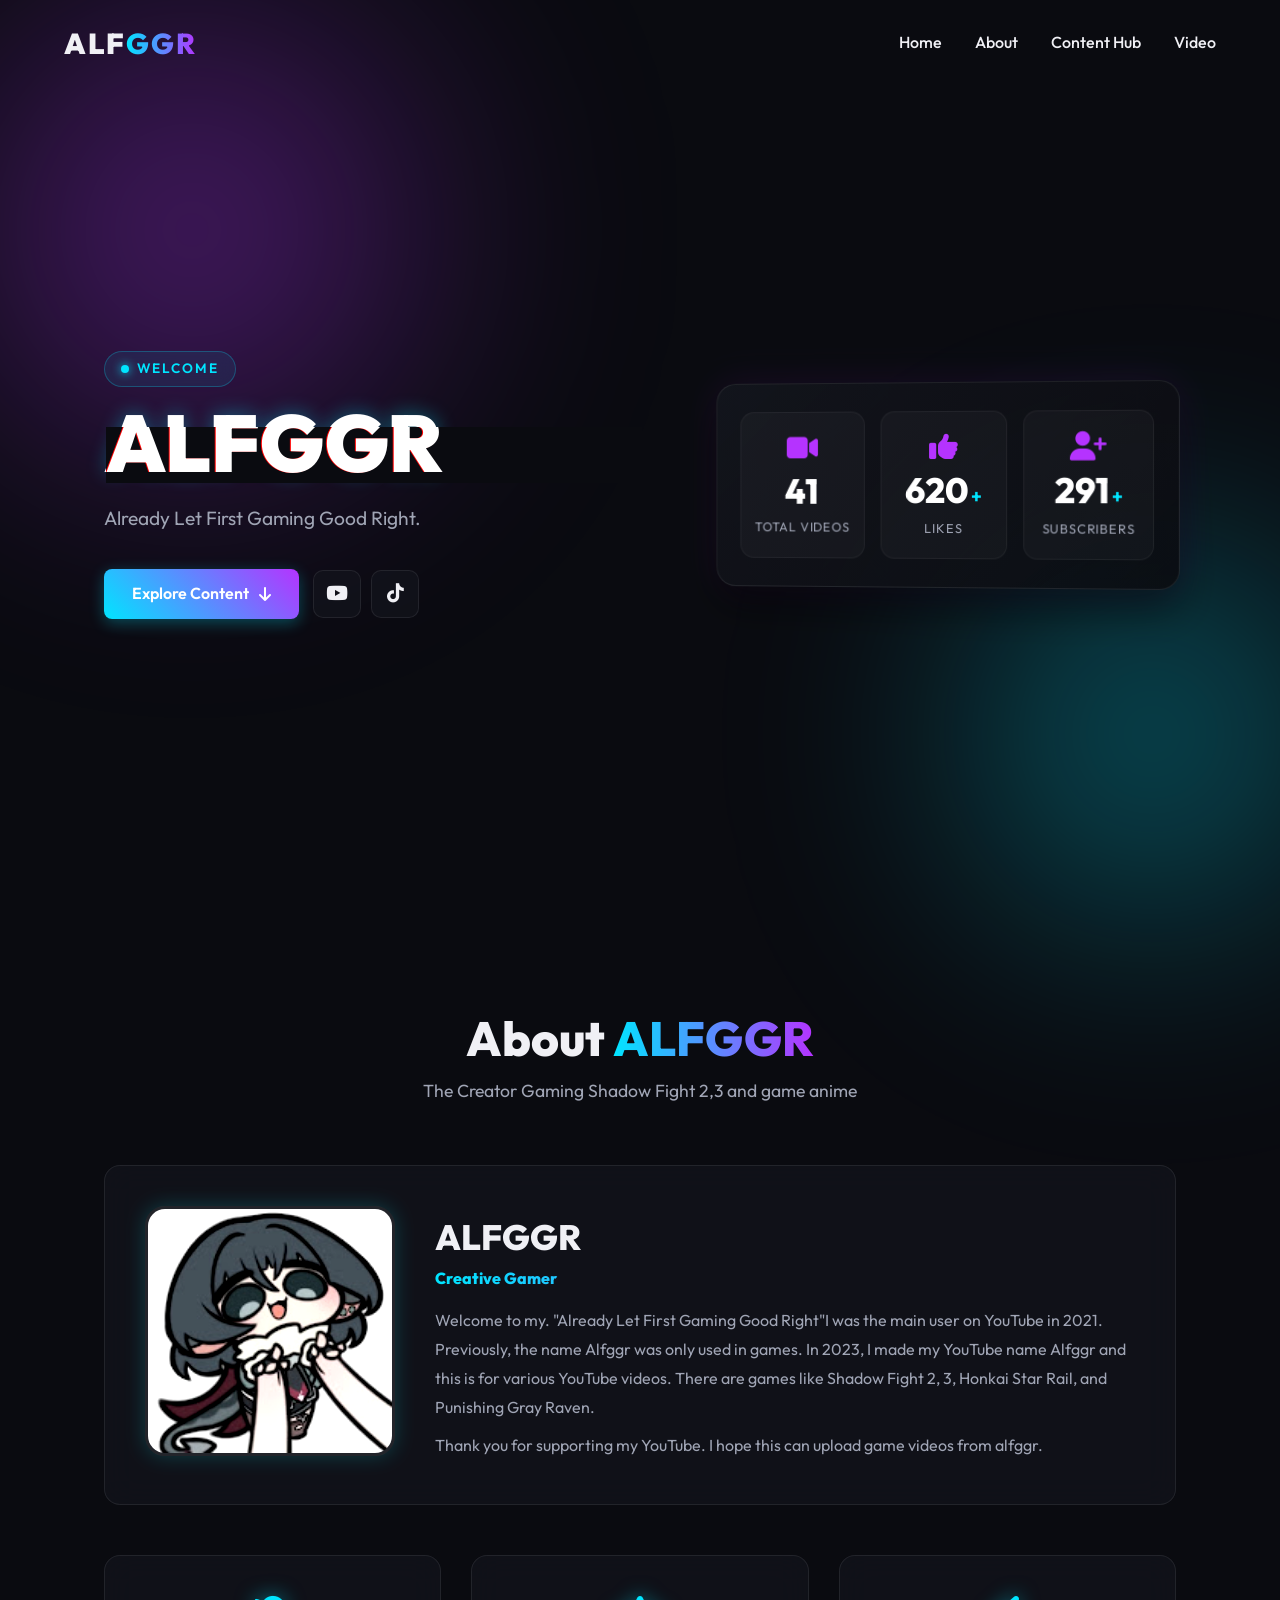
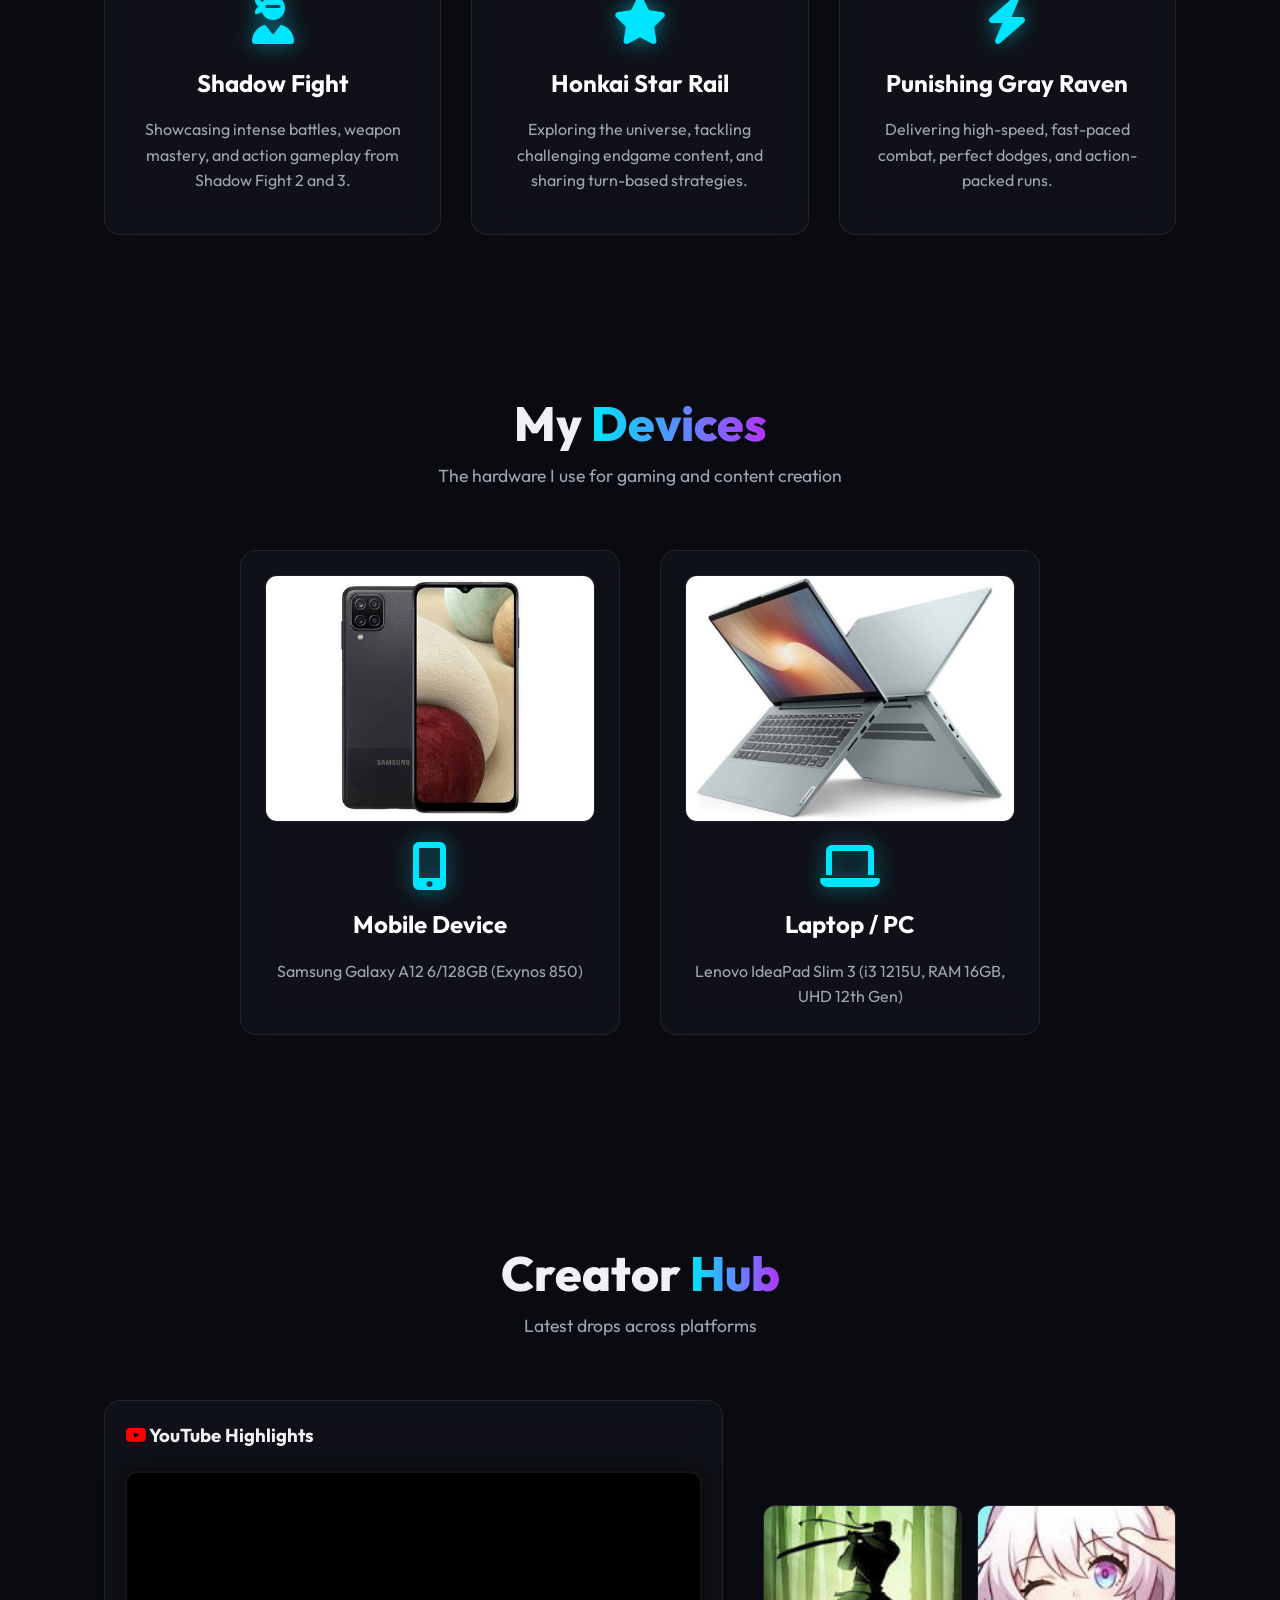
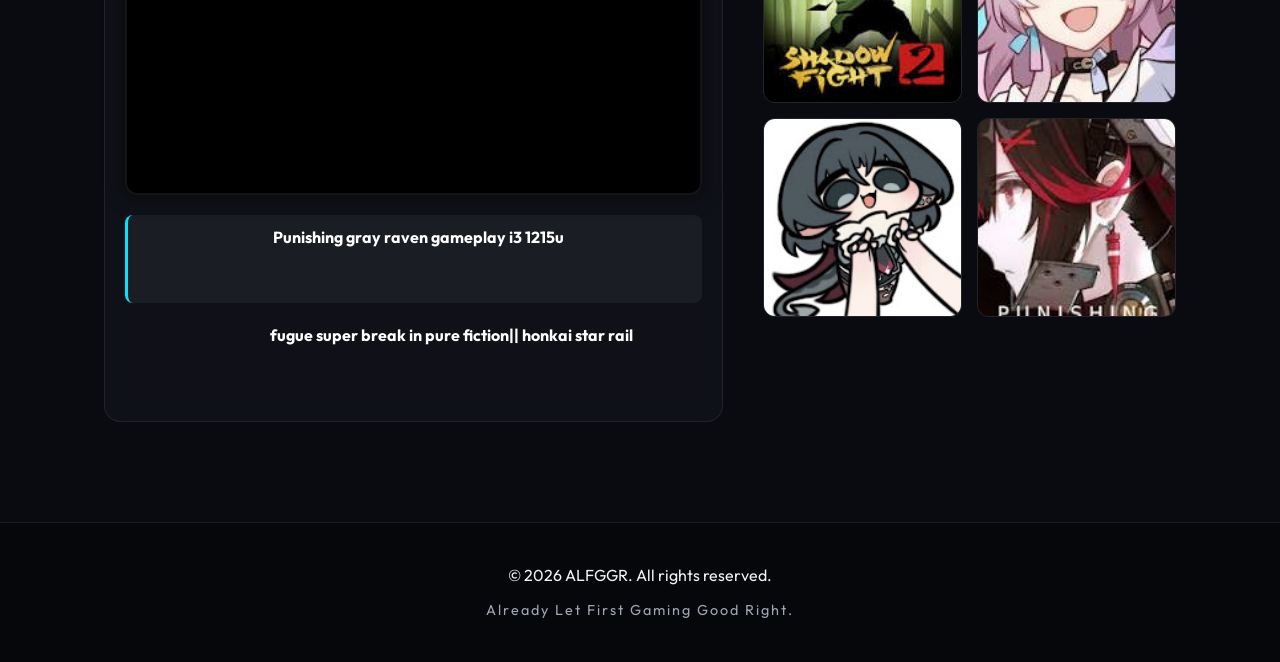
==== commit 864e4ffc: "Add files via upload" ====
--- a/index.html
+++ b/index.html
@@ -155,19 +155,17 @@
               "description": "Devices used by ALFGGR for mobile and PC gaming and content creation.",
               "itemListElement": [
                 {
-                  "@type": "Product",
+                  "@type": "Thing",
                   "position": 1,
                   "name": "Samsung Galaxy A12",
                   "description": "Mobile device: 6GB RAM, 128GB ROM, Exynos 850 processor used for mobile gaming.",
-                  "category": "Mobile Device",
                   "image": "https://alfggr.com/img/device-mobile.png"
                 },
                 {
-                  "@type": "Product",
+                  "@type": "Thing",
                   "position": 2,
                   "name": "Lenovo IdeaPad Slim 3",
                   "description": "Laptop/PC: Intel Core i3 1215U, 16GB RAM, Intel UHD Graphics 12th Gen used for PC gaming and editing.",
-                  "category": "Laptop / PC",
                   "image": "https://alfggr.com/img/device-laptop.png"
                 }
               ]
@@ -300,21 +298,21 @@
         </div>
         
         <div class="about-grid" style="display: grid; grid-template-columns: repeat(auto-fit, minmax(min(100%, 300px), 1fr)); gap: 40px; max-width: 800px; margin: 0 auto;">
-            <div class="about-card device-card glass fade-in" itemscope itemtype="https://schema.org/Product">
+            <div class="about-card device-card glass fade-in">
                 <div class="device-img-box">
-                    <img src="img/device-mobile.png" alt="Samsung Galaxy A12 Gaming Device - ALFGGR" title="Samsung Galaxy A12 (6GB/128GB Exynos 850)" itemprop="image" loading="lazy" decoding="async" fetchpriority="low" width="400" height="300">
+                    <img src="img/device-mobile.png" alt="Samsung Galaxy A12 Gaming Device - ALFGGR" title="Samsung Galaxy A12 (6GB/128GB Exynos 850)" loading="lazy" decoding="async" fetchpriority="low" width="400" height="300">
                 </div>
                 <i class="fas fa-mobile-alt fa-3x icon-glow" aria-hidden="true" style="margin-bottom: 15px;"></i>
-                <h3 itemprop="name">Mobile Device</h3>
-                <p itemprop="description">Samsung Galaxy A12 6/128GB (Exynos 850)</p>
-            </div>
-            <div class="about-card device-card glass fade-in" style="transition-delay: 0.2s;" itemscope itemtype="https://schema.org/Product">
+                <h3>Mobile Device</h3>
+                <p>Samsung Galaxy A12 6/128GB (Exynos 850)</p>
+            </div>
+            <div class="about-card device-card glass fade-in" style="transition-delay: 0.2s;">
                 <div class="device-img-box">
-                    <img src="img/device-laptop.png" alt="Lenovo IdeaPad Slim 3 Gaming Laptop - ALFGGR" title="Lenovo IdeaPad Slim 3 (Intel Core i3 1215U 16GB RAM)" itemprop="image" loading="lazy" decoding="async" fetchpriority="low" width="400" height="300">
+                    <img src="img/device-laptop.png" alt="Lenovo IdeaPad Slim 3 Gaming Laptop - ALFGGR" title="Lenovo IdeaPad Slim 3 (Intel Core i3 1215U 16GB RAM)" loading="lazy" decoding="async" fetchpriority="low" width="400" height="300">
                 </div>
                 <i class="fas fa-laptop fa-3x icon-glow" aria-hidden="true" style="margin-bottom: 15px;"></i>
-                <h3 itemprop="name">Laptop / PC</h3>
-                <p itemprop="description">Lenovo IdeaPad Slim 3 (i3 1215U, RAM 16GB, UHD 12th Gen)</p>
+                <h3>Laptop / PC</h3>
+                <p>Lenovo IdeaPad Slim 3 (i3 1215U, RAM 16GB, UHD 12th Gen)</p>
             </div>
         </div>
     </section>
